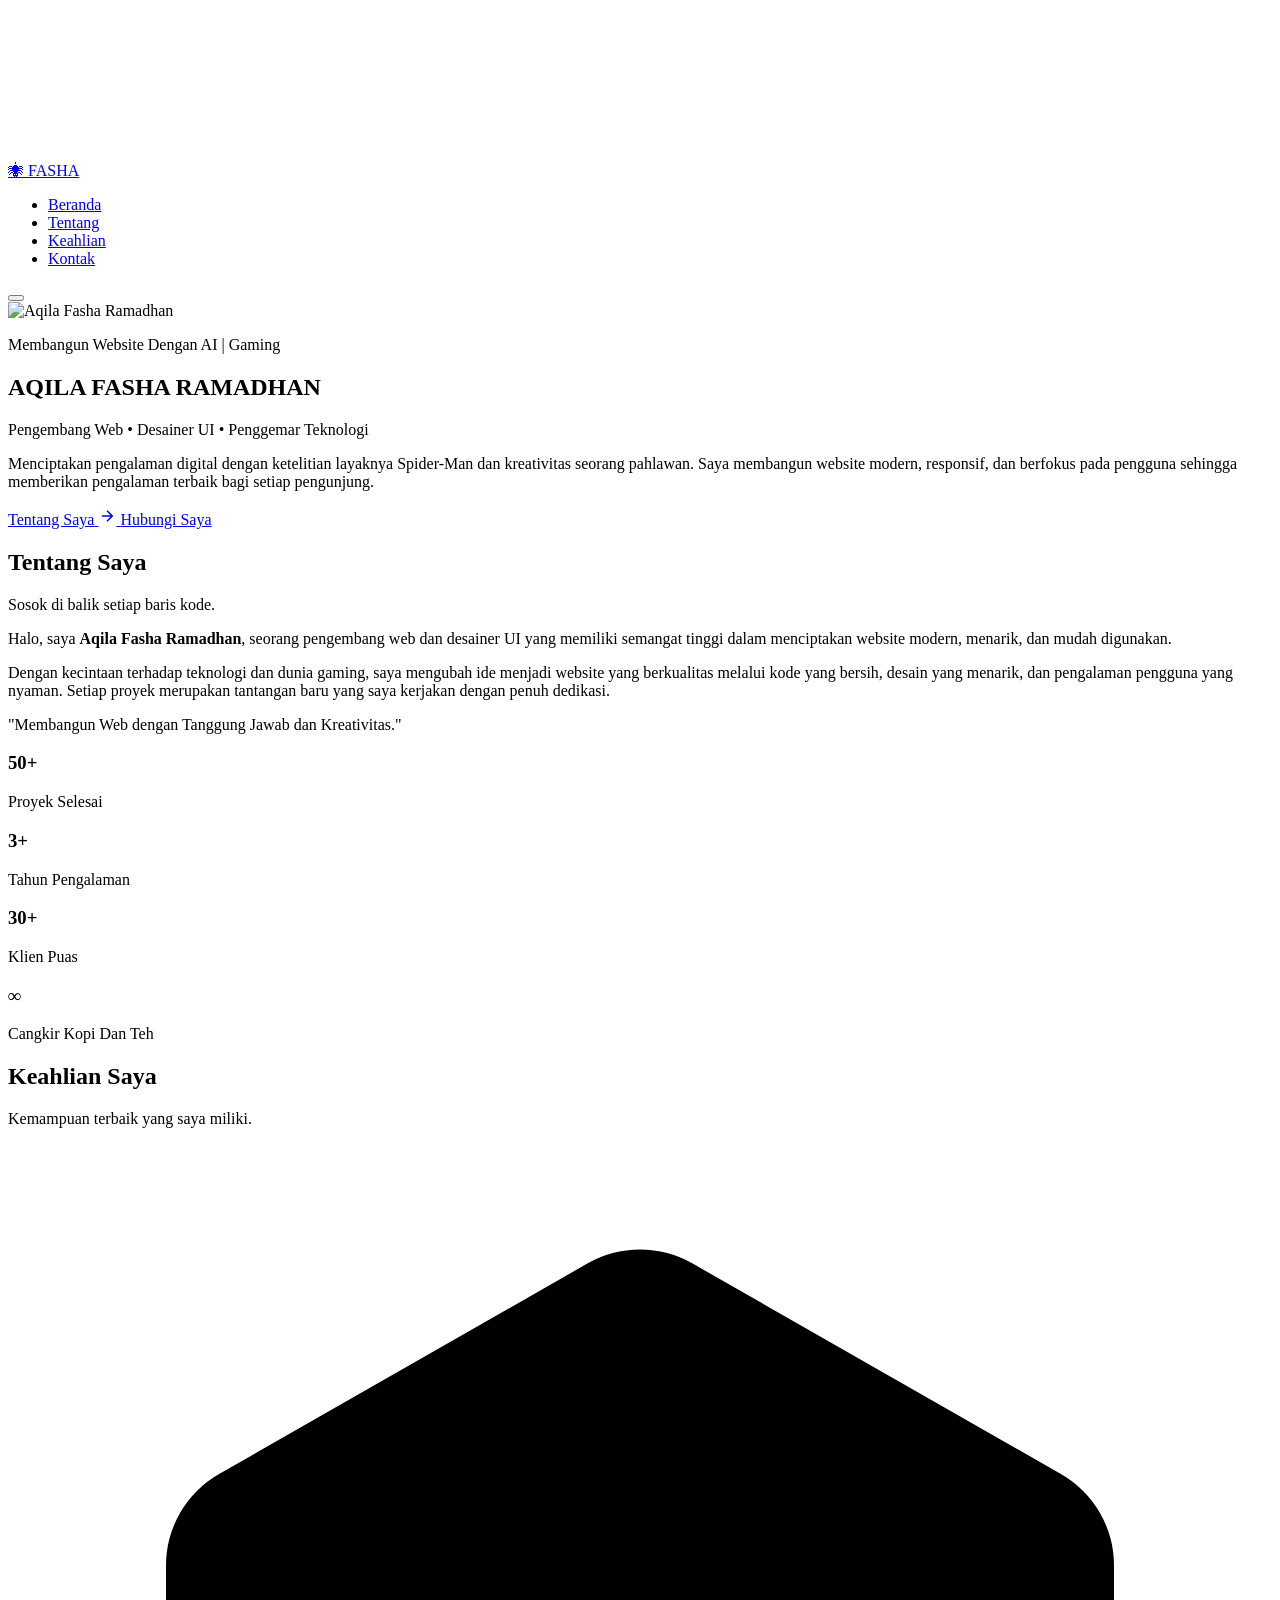
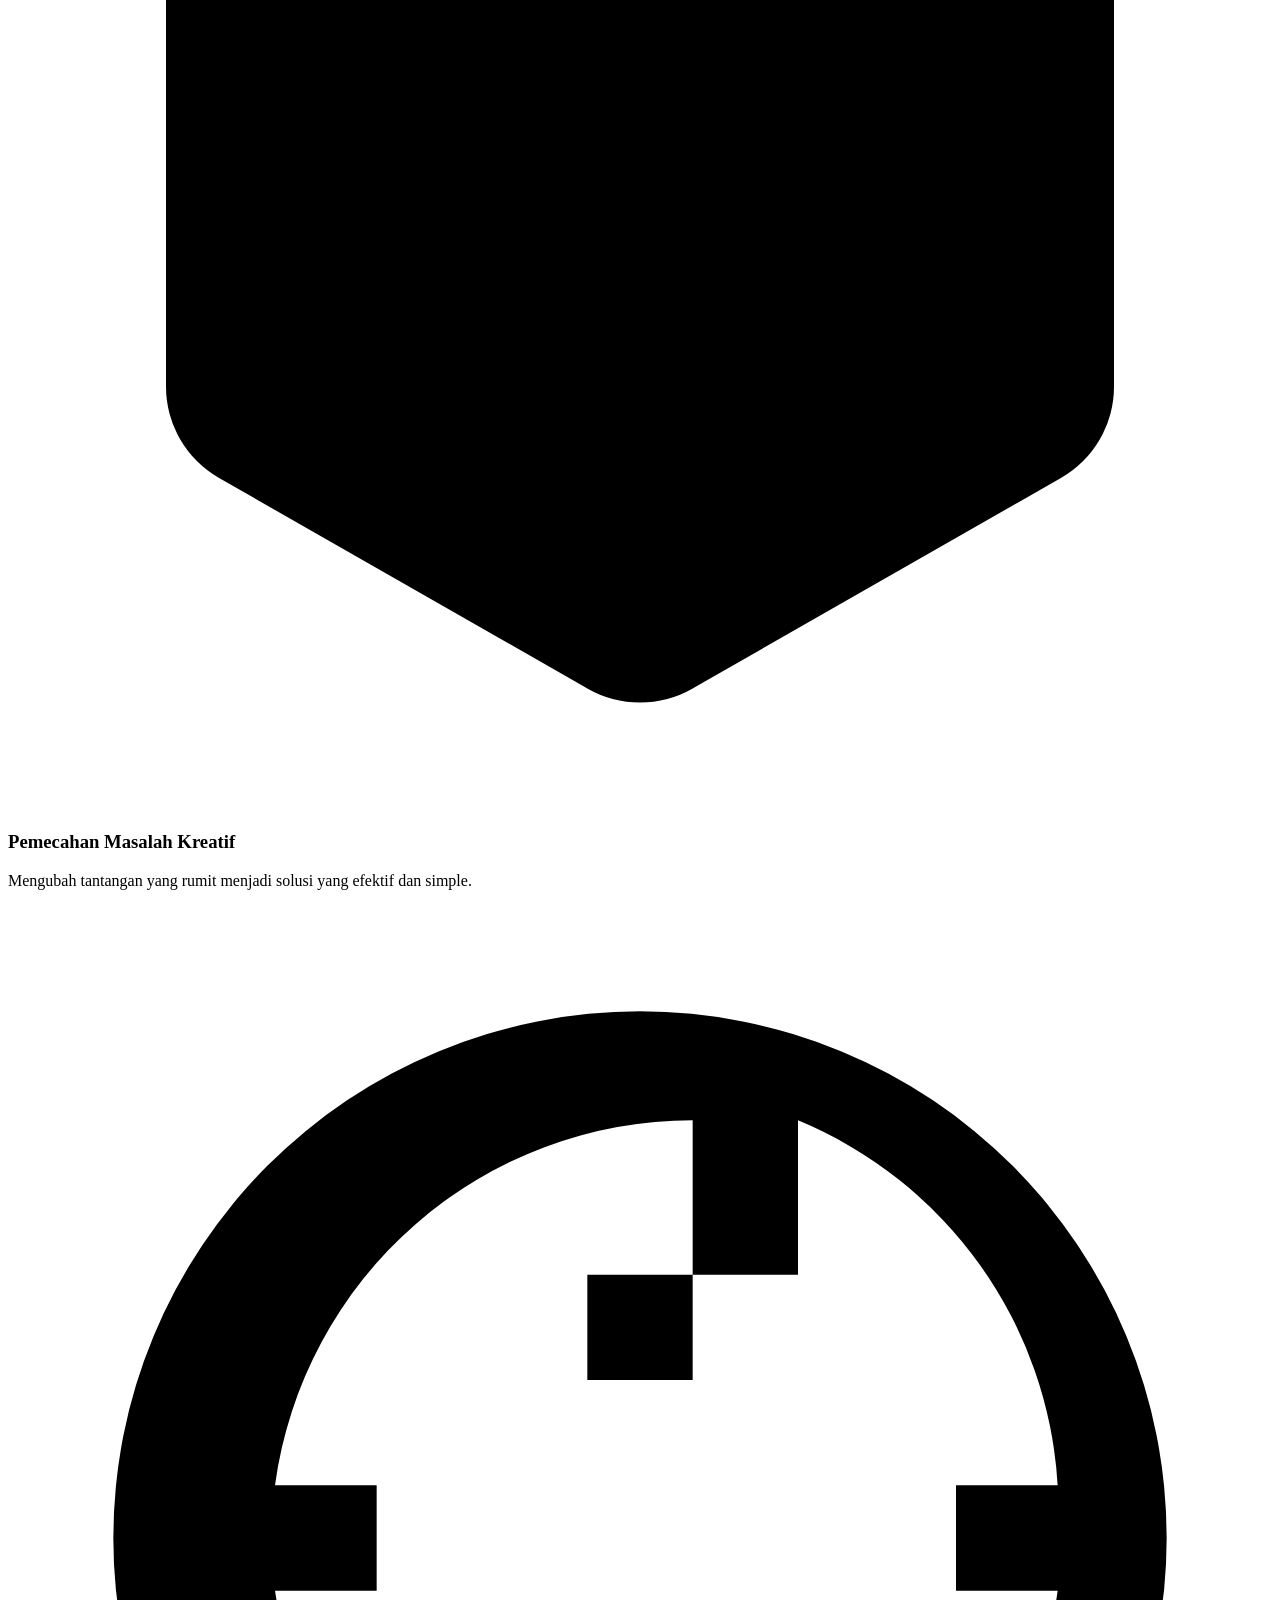
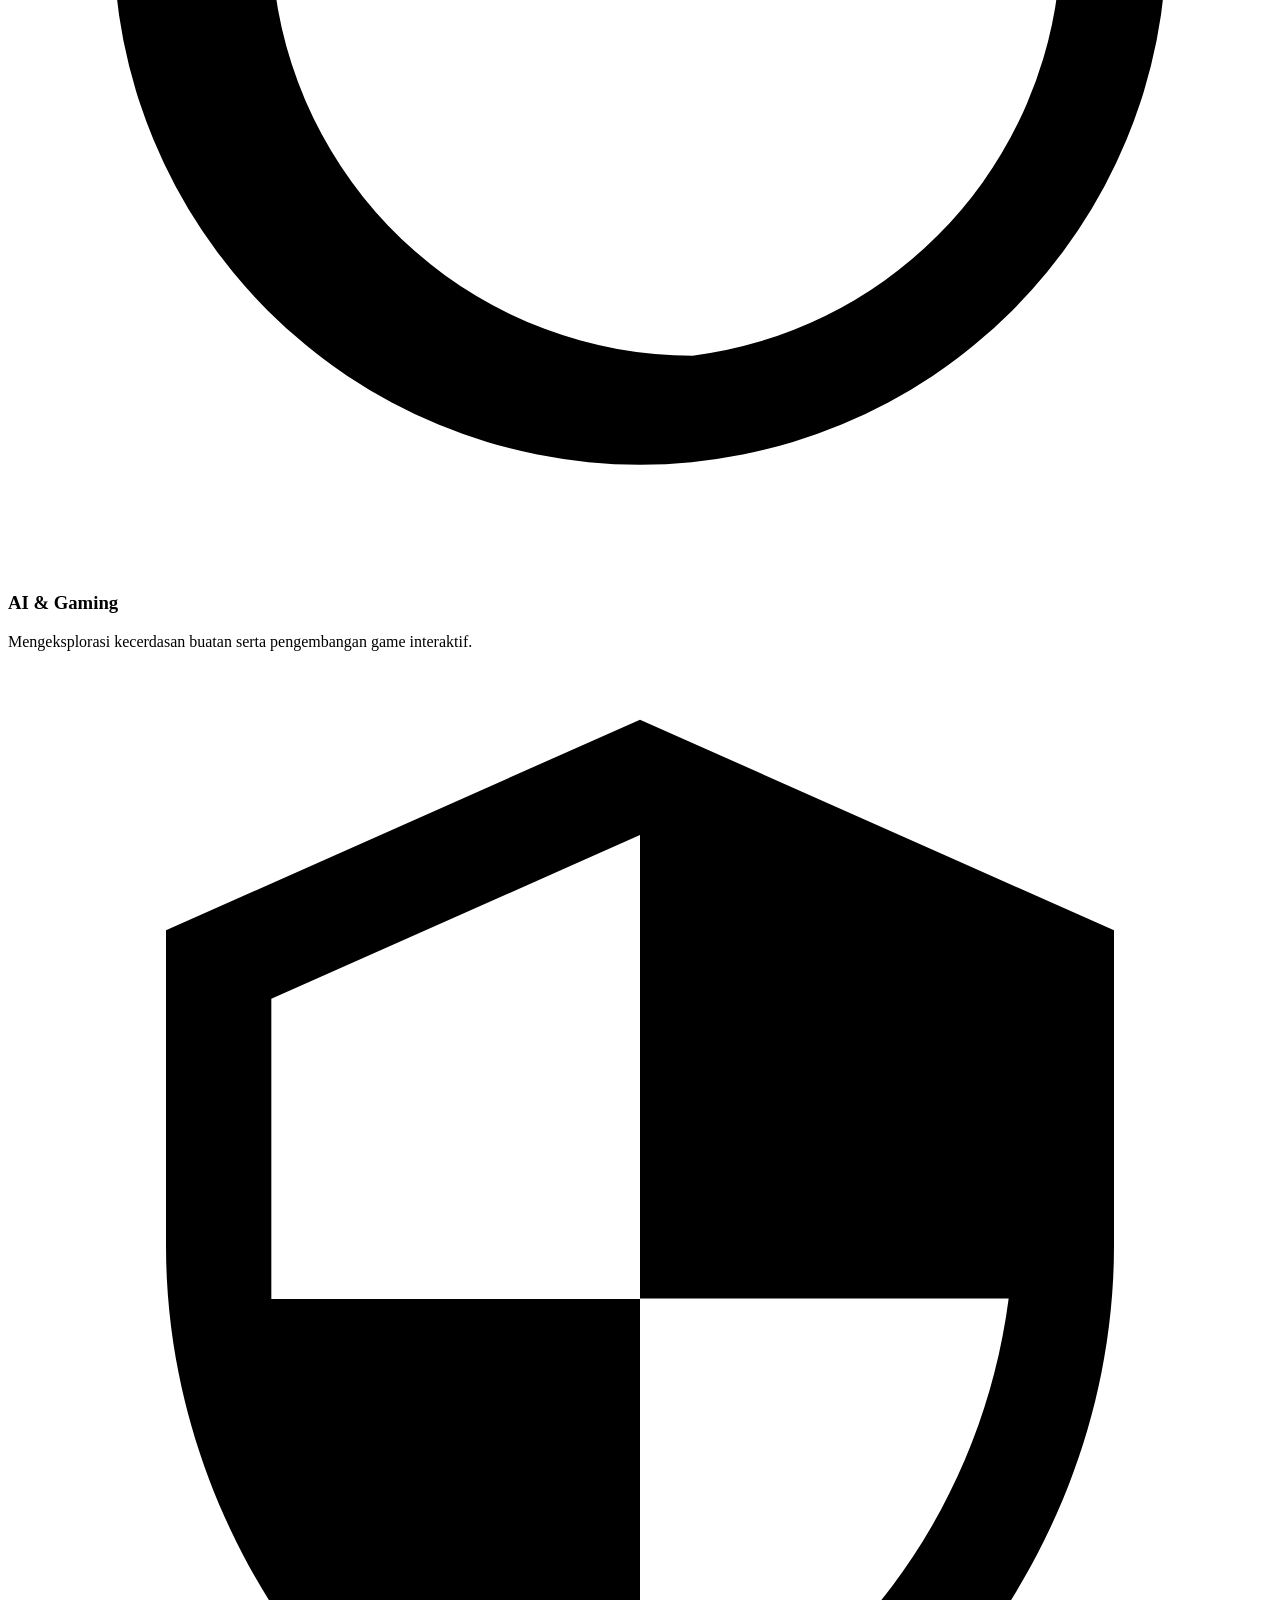
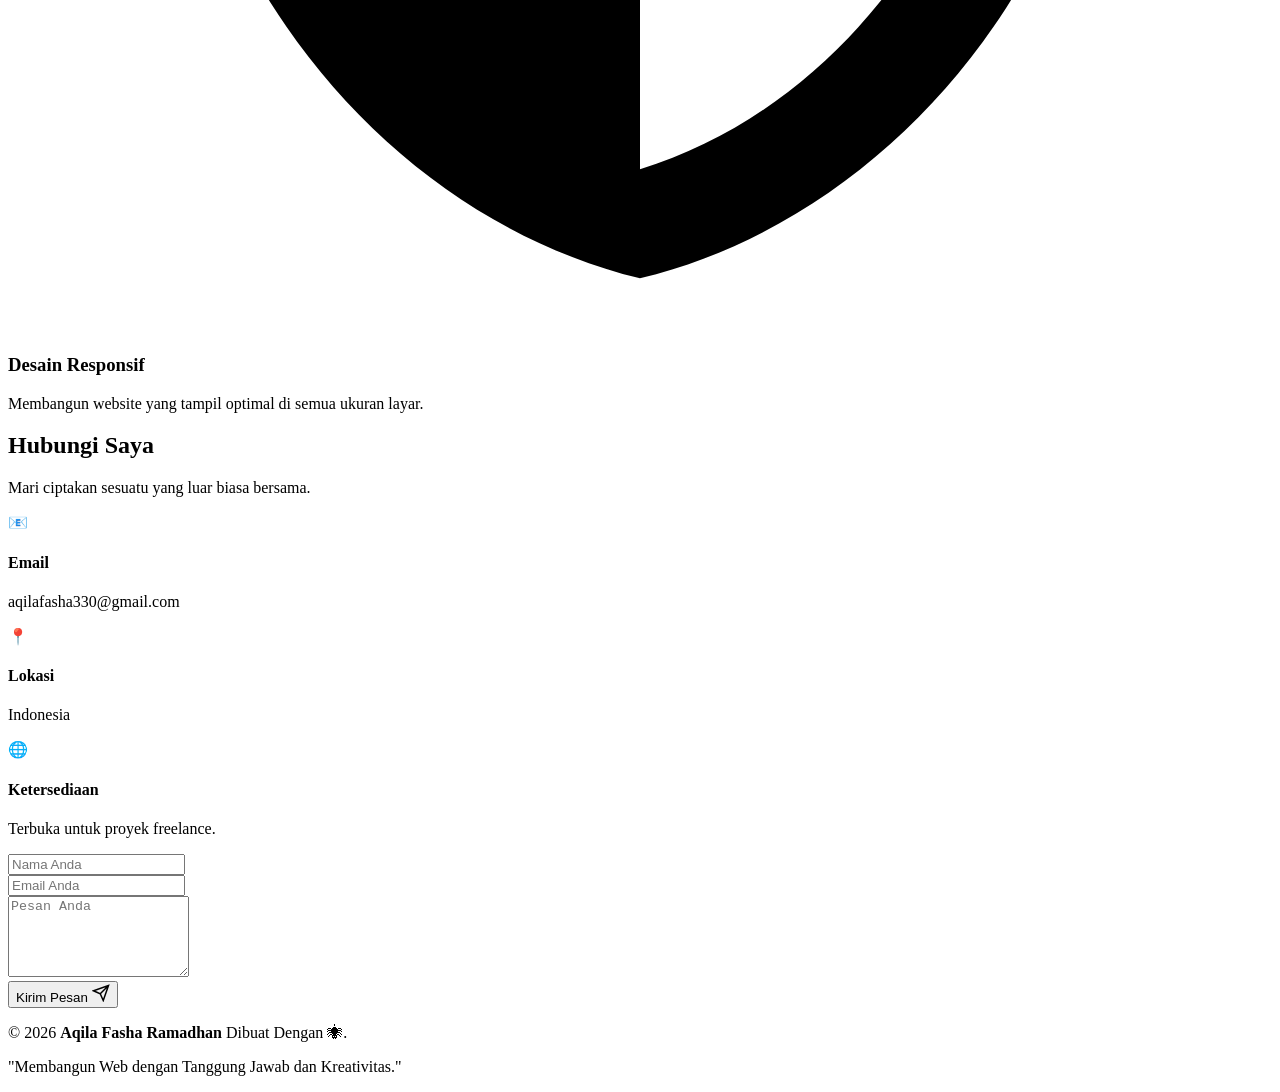
==== index.html @ 1a24c161 "Create index.html for personal portfolio This HTML file serves as a personal portfolio for Aqila Fas" ====
<!DOCTYPE html>
<html lang="id">
<head>
    <meta charset="UTF-8">
    <meta name="viewport" content="width=device-width, initial-scale=1.0">
    <title>Aqila Fasha Ramadhan | Pengembang Web</title>
    <meta name="description" content="Membangun Web dengan Tanggung Jawab dan Kreativitas.">
    <link rel="preconnect" href="https://fonts.googleapis.com">
    <link rel="preconnect" href="https://fonts.gstatic.com" crossorigin>
    <link href="https://fonts.googleapis.com/css2?family=Poppins:wght@300;400;500;600;700;800&family=Orbitron:wght@500;700;900&display=swap" rel="stylesheet">
    <link rel="stylesheet" href="style.css">
</head>
<body>

    <canvas id="particles"></canvas>

    <div class="web-pattern"></div>

    <nav class="navbar" id="navbar">
        <div class="nav-container">
            <a href="#home" class="logo">
                <span class="logo-icon">🕷</span>
                <span class="logo-text">FASHA<span class="accent"></span></span>
            </a>
            <ul class="nav-menu" id="navMenu">
                <li><a href="#home" class="nav-link active">Beranda</a></li>
                <li><a href="#about" class="nav-link">Tentang</a></li>
                <li><a href="#skills" class="nav-link">Keahlian</a></li>
                <li><a href="#contact" class="nav-link">Kontak</a></li>
            </ul>
            <button class="hamburger" id="hamburger" aria-label="Buka Menu">
                <span></span>
                <span></span>
                <span></span>
            </button>
        </div>
    </nav>

    <section class="hero" id="home">
        <div class="hero-container fade-up">
            <div class="profile-wrapper">
                <div class="profile-ring"></div>
                <div class="profile-pic">
                    <img src="https://i.pinimg.com/1200x/51/69/0c/51690c12cd2430e8deeee9bc4c90a466.jpg" alt="Aqila Fasha Ramadhan">
                </div>
            </div>

            <p class="hero-tagline">Membangun Website Dengan AI | Gaming</p>
            <h1 class="hero-name">AQILA FASHA RAMADHAN</h1>
            
            <p class="hero-subtitle">
                <span>Pengembang Web</span>
                <span class="separator">•</span>
                <span>Desainer UI</span>
                <span class="separator">•</span>
                <span>Penggemar Teknologi</span>
            </p>

            <p class="hero-intro">
                Menciptakan pengalaman digital dengan ketelitian layaknya Spider-Man dan kreativitas seorang pahlawan. Saya membangun website modern, responsif, dan berfokus pada pengguna sehingga memberikan pengalaman terbaik bagi setiap pengunjung.
            </p>

            <div class="hero-buttons">
                <a href="#about" class="btn btn-primary">
                    <span>Tentang Saya</span>
                    <svg width="18" height="18" viewBox="0 0 24 24" fill="none" stroke="currentColor" stroke-width="2">
                        <path d="M5 12h14M12 5l7 7-7 7"/>
                    </svg>
                </a>
                <a href="#contact" class="btn btn-secondary">Hubungi Saya</a>
            </div>
        </div>
    </section>

    <section class="about" id="about">
        <div class="container">
            <h2 class="section-title fade-up">Tentang <span class="accent">Saya</span></h2>
            <p class="section-subtitle">Sosok di balik setiap baris kode.</p>

            <div class="about-grid">
                <div class="about-text fade-up">
                    <p>
                        Halo, saya <strong>Aqila Fasha Ramadhan</strong>, seorang pengembang web dan desainer UI yang memiliki semangat tinggi dalam menciptakan website modern, menarik, dan mudah digunakan.
                    </p>
                    <p>
                        Dengan kecintaan terhadap teknologi dan dunia gaming, saya mengubah ide menjadi website yang berkualitas melalui kode yang bersih, desain yang menarik, dan pengalaman pengguna yang nyaman. Setiap proyek merupakan tantangan baru yang saya kerjakan dengan penuh dedikasi.
                    </p>
                    <p class="quote">
                        "Membangun Web dengan Tanggung Jawab dan Kreativitas."
                    </p>
                </div>

                <div class="about-stats fade-up">
                    <div class="stat-card">
                        <h3>50+</h3>
                        <p>Proyek Selesai</p>
                    </div>
                    <div class="stat-card">
                        <h3>3+</h3>
                        <p>Tahun Pengalaman</p>
                    </div>
                    <div class="stat-card">
                        <h3>30+</h3>
                        <p>Klien Puas</p>
                    </div>
                    <div class="stat-card">
                        <h3>∞</h3>
                        <p>Cangkir Kopi Dan Teh</p>
                    </div>
                </div>
            </div>
        </div>
    </section>

    <section class="skills" id="skills">
        <div class="container">
            <h2 class="section-title fade-up">Keahlian <span class="accent">Saya</span></h2>
            <p class="section-subtitle">Kemampuan terbaik yang saya miliki.</p>

            <div class="skills-grid">
                <div class="skill-card fade-up">
                    <div class="skill-icon">
                        <svg viewBox="0 0 24 24" fill="currentColor"><path d="M21 16V8a2 2 0 00-1-1.73l-7-4a2 2 0 00-2 0l-7 4A2 2 0 003 8v8a2 2 0 001 1.73l7 4a2 2 0 002 0l7-4A2 2 0 0021 16z"/></svg>
                    </div>
                    <h3>Pemecahan Masalah Kreatif</h3>
                    <p>Mengubah tantangan yang rumit menjadi solusi yang efektif dan simple.</p>
                    <div class="progress"><div class="progress-bar" data-value="92"></div></div>
                </div>

                <div class="skill-card fade-up">
                    <div class="skill-icon">
                        <svg viewBox="0 0 24 24" fill="currentColor"><path d="M12 2a10 10 0 100 20 10 10 0 000-20zm1 17.93A8 8 0 015.07 13H7v-2H5.07A8 8 0 0113 4.07V7h-2v2h2v-2h2V4.07A8 8 0 0119.93 11H18v2h1.93A8 8 0 0113 19.93z"/></svg>
                    </div>
                    <h3>AI & Gaming</h3>
                    <p>Mengeksplorasi kecerdasan buatan serta pengembangan game interaktif.</p>
                    <div class="progress"><div class="progress-bar" data-value="80"></div></div>
                </div>

                <div class="skill-card fade-up">
                    <div class="skill-icon">
                        <svg viewBox="0 0 24 24" fill="currentColor"><path d="M12 1L3 5v6c0 5.55 3.84 10.74 9 12 5.16-1.26 9-6.45 9-12V5l-9-4zm0 10.99h7c-.53 4.12-3.28 7.79-7 8.94V12H5V6.3l7-3.11v8.8z"/></svg>
                    </div>
                    <h3>Desain Responsif</h3>
                    <p>Membangun website yang tampil optimal di semua ukuran layar.</p>
                    <div class="progress"><div class="progress-bar" data-value="94"></div></div>
                </div>
            </div>
        </div>
    </section>

    <section class="contact" id="contact">
        <div class="container">
            <h2 class="section-title fade-up">Hubungi <span class="accent">Saya</span></h2>
            <p class="section-subtitle">Mari ciptakan sesuatu yang luar biasa bersama.</p>

            <div class="contact-grid fade-up">
                <div class="contact-info">
                    <div class="contact-item">
                        <div class="contact-icon">📧</div>
                        <div>
                            <h4>Email</h4>
                            <p>aqilafasha330@gmail.com</p>
                        </div>
                    </div>
                    <div class="contact-item">
                        <div class="contact-icon">📍</div>
                        <div>
                            <h4>Lokasi</h4>
                            <p>Indonesia</p>
                        </div>
                    </div>
                    <div class="contact-item">
                        <div class="contact-icon">🌐</div>
                        <div>
                            <h4>Ketersediaan</h4>
                            <p>Terbuka untuk proyek freelance.</p>
                        </div>
                    </div>
                </div>

                <form class="contact-form" id="contactForm">
                    <div class="form-group">
                        <input type="text" placeholder="Nama Anda" required>
                    </div>
                    <div class="form-group">
                        <input type="email" placeholder="Email Anda" required>
                    </div>
                    <div class="form-group">
                        <textarea placeholder="Pesan Anda" rows="5" required></textarea>
                    </div>
                    <button type="submit" class="btn btn-primary">
                        Kirim Pesan
                        <svg width="18" height="18" viewBox="0 0 24 24" fill="none" stroke="currentColor" stroke-width="2">
                            <path d="M22 2L11 13M22 2l-7 20-4-9-9-4 20-7z"/>
                        </svg>
                    </button>
                </form>
            </div>
        </div>
    </section>
    <footer class="footer">
        <div class="container">
            <p>© 2026 <strong>Aqila Fasha Ramadhan</strong> Dibuat Dengan 🕷.</div></p>
            <p class="footer-tagline">"Membangun Web dengan Tanggung Jawab dan Kreativitas."</p>
        </div>
    </footer>
    <script src="script.js"></script>
</body>
</html>
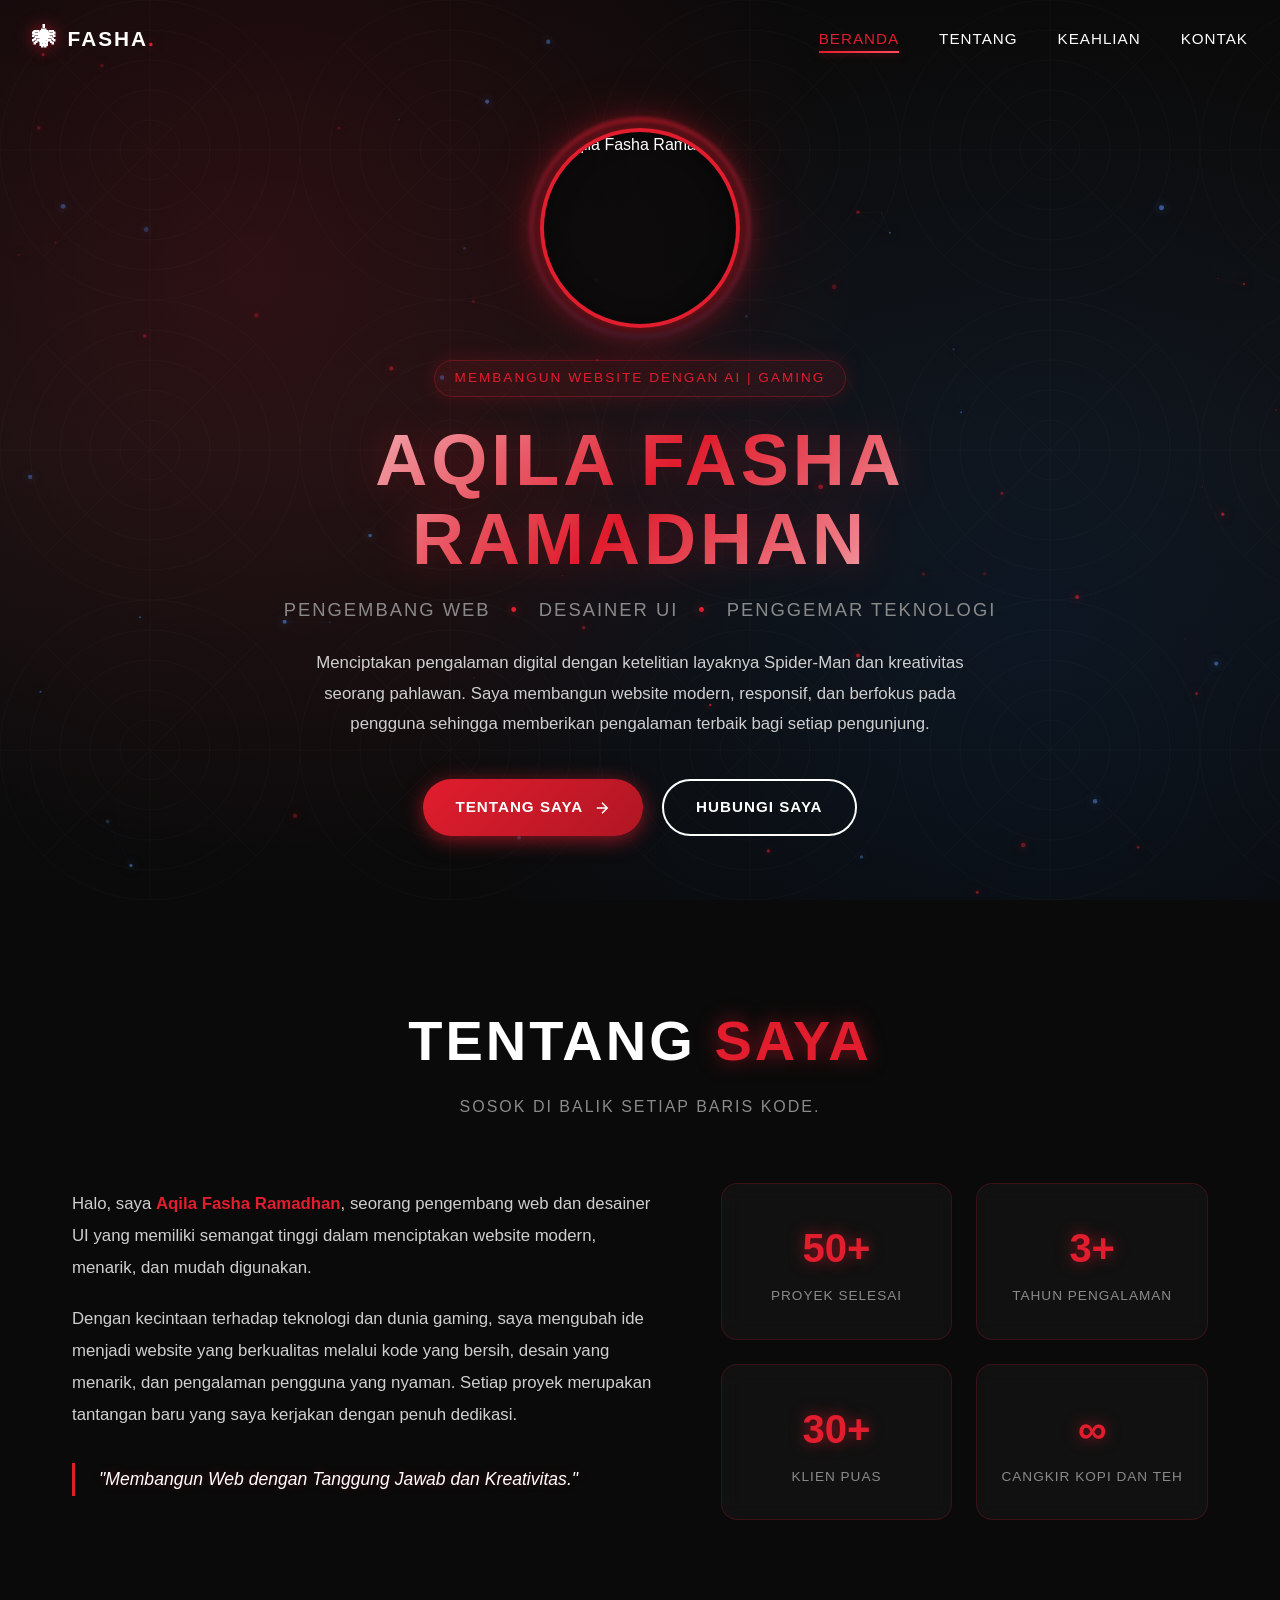
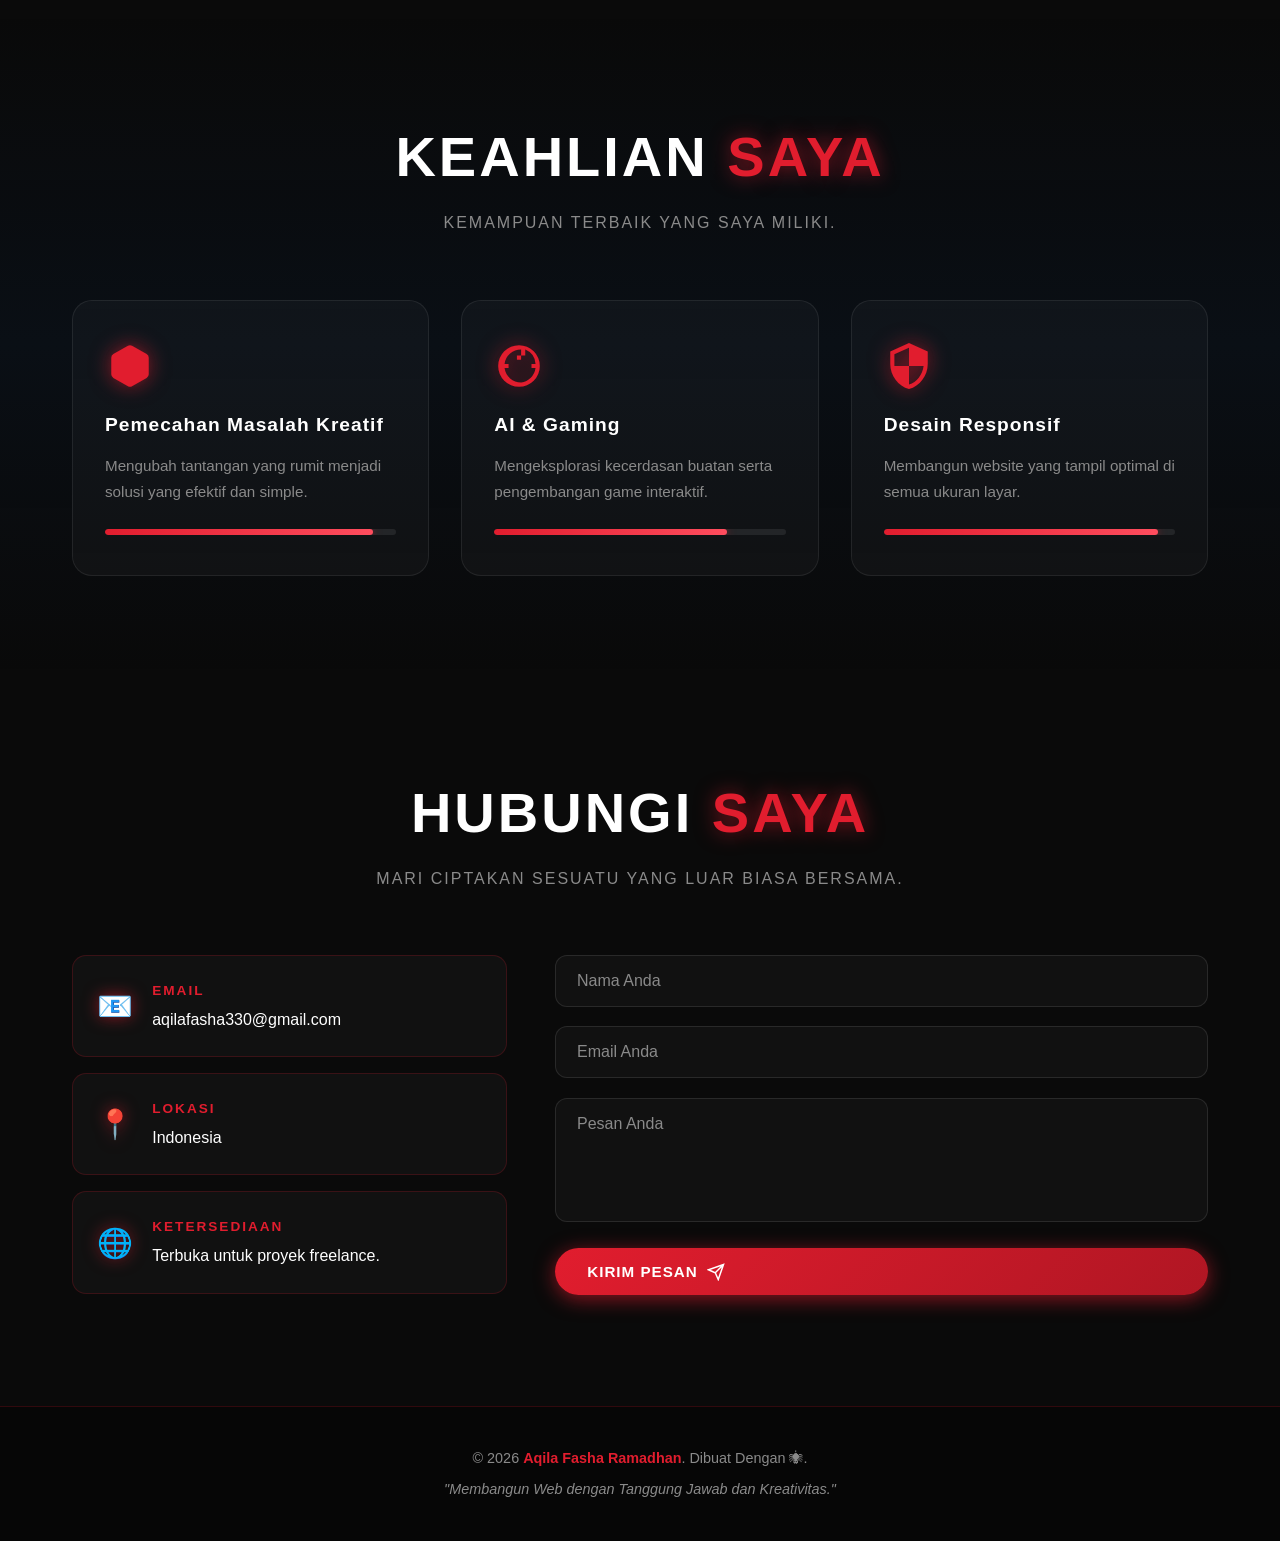
==== commit a5e56638: "Update print statement from 'Hello' to 'Goodbye'" ====
--- a/index.html
+++ b/index.html
@@ -8,7 +8,800 @@
     <link rel="preconnect" href="https://fonts.googleapis.com">
     <link rel="preconnect" href="https://fonts.gstatic.com" crossorigin>
     <link href="https://fonts.googleapis.com/css2?family=Poppins:wght@300;400;500;600;700;800&family=Orbitron:wght@500;700;900&display=swap" rel="stylesheet">
-    <link rel="stylesheet" href="style.css">
+    
+    <style>
+        /* ============================================
+           SPIDER-MAN PORTFOLIO — STYLE SHEET
+           ============================================ */
+
+        :root {
+            --red: #E11D2E;
+            --red-glow: rgba(225, 29, 46, 0.6);
+            --blue: #0A2342;
+            --blue-glow: rgba(10, 35, 66, 0.8);
+            --black: #111111;
+            --dark: #0a0a0a;
+            --white: #FFFFFF;
+            --gray: #8a8a8a;
+            --font-main: 'Poppins', sans-serif;
+            --font-display: 'Orbitron', sans-serif;
+        }
+
+        * {
+            margin: 0;
+            padding: 0;
+            box-sizing: border-box;
+        }
+
+        html {
+            scroll-behavior: smooth;
+        }
+
+        body {
+            font-family: var(--font-main);
+            background: var(--dark);
+            color: var(--white);
+            overflow-x: hidden;
+            line-height: 1.6;
+            position: relative;
+            min-height: 100vh;
+        }
+
+        /* ============ BACKGROUND EFFECTS ============ */
+        body::before {
+            content: '';
+            position: fixed;
+            inset: 0;
+            background:
+                radial-gradient(circle at 20% 30%, rgba(225, 29, 46, 0.15) 0%, transparent 50%),
+                radial-gradient(circle at 80% 70%, rgba(10, 35, 66, 0.4) 0%, transparent 50%),
+                linear-gradient(180deg, #0a0a0a 0%, #111 50%, #0a0a0a 100%);
+            z-index: -2;
+            pointer-events: none;
+        }
+
+        #particles {
+            position: fixed;
+            inset: 0;
+            z-index: -1;
+            pointer-events: none;
+        }
+
+        .web-pattern {
+            position: fixed;
+            inset: 0;
+            background-image: url("data:image/svg+xml;utf8,<svg xmlns='http://www.w3.org/2000/svg' width='200' height='200' viewBox='0 0 200 200'><g fill='none' stroke='%23ffffff' stroke-width='0.5' opacity='0.08'><circle cx='100' cy='100' r='20'/><circle cx='100' cy='100' r='40'/><circle cx='100' cy='100' r='60'/><circle cx='100' cy='100' r='80'/><circle cx='100' cy='100' r='100'/><line x1='100' y1='0' x2='100' y2='200'/><line x1='0' y1='100' x2='200' y2='100'/><line x1='29' y1='29' x2='171' y2='171'/><line x1='171' y1='29' x2='29' y2='171'/></g></svg>");
+            background-size: 300px 300px;
+            opacity: 0.4;
+            z-index: -1;
+            pointer-events: none;
+            animation: webShift 60s linear infinite;
+        }
+
+        @keyframes webShift {
+            from { background-position: 0 0; }
+            to { background-position: 300px 300px; }
+        }
+
+        /* ============ NAVBAR ============ */
+        .navbar {
+            position: fixed;
+            top: 0;
+            left: 0;
+            width: 100%;
+            padding: 1.2rem 0;
+            z-index: 1000;
+            transition: all 0.4s ease;
+            background: transparent;
+        }
+
+        .navbar.scrolled {
+            background: rgba(10, 10, 10, 0.75);
+            backdrop-filter: blur(20px);
+            -webkit-backdrop-filter: blur(20px);
+            border-bottom: 1px solid rgba(225, 29, 46, 0.2);
+            padding: 0.8rem 0;
+            box-shadow: 0 4px 30px rgba(225, 29, 46, 0.1);
+        }
+
+        .nav-container {
+            max-width: 1300px;
+            margin: 0 auto;
+            padding: 0 2rem;
+            display: flex;
+            justify-content: space-between;
+            align-items: center;
+        }
+
+        .logo {
+            display: flex;
+            align-items: center;
+            gap: 0.6rem;
+            text-decoration: none;
+            color: var(--white);
+            font-family: var(--font-display);
+            font-weight: 700;
+            font-size: 1.3rem;
+            letter-spacing: 2px;
+        }
+
+        .logo-icon {
+            font-size: 1.5rem;
+            filter: drop-shadow(0 0 8px var(--red-glow));
+            animation: pulse 2s ease-in-out infinite;
+        }
+
+        .logo-text .accent {
+            color: var(--red);
+            text-shadow: 0 0 10px var(--red-glow);
+        }
+
+        @keyframes pulse {
+            0%, 100% { transform: scale(1); }
+            50% { transform: scale(1.1); }
+        }
+
+        .nav-menu {
+            display: flex;
+            list-style: none;
+            gap: 2.5rem;
+        }
+
+        .nav-link {
+            color: var(--white);
+            text-decoration: none;
+            font-weight: 500;
+            font-size: 0.95rem;
+            letter-spacing: 1px;
+            text-transform: uppercase;
+            position: relative;
+            transition: color 0.3s ease;
+        }
+
+        .nav-link::before {
+            content: '';
+            position: absolute;
+            bottom: -6px;
+            left: 0;
+            width: 0;
+            height: 2px;
+            background: linear-gradient(90deg, var(--red), #ff4d5e);
+            transition: width 0.3s ease;
+            box-shadow: 0 0 8px var(--red-glow);
+        }
+
+        .nav-link:hover,
+        .nav-link.active {
+            color: var(--red);
+        }
+
+        .nav-link:hover::before,
+        .nav-link.active::before {
+            width: 100%;
+        }
+
+        .hamburger {
+            display: none;
+            flex-direction: column;
+            gap: 5px;
+            background: none;
+            border: none;
+            cursor: pointer;
+            padding: 5px;
+        }
+
+        .hamburger span {
+            width: 28px;
+            height: 2px;
+            background: var(--white);
+            transition: all 0.3s ease;
+            border-radius: 2px;
+        }
+
+        /* ============ HERO SECTION ============ */
+        .hero {
+            min-height: 100vh;
+            display: flex;
+            align-items: center;
+            justify-content: center;
+            padding: 8rem 2rem 4rem;
+            position: relative;
+            text-align: center;
+        }
+
+        .hero-container {
+            max-width: 900px;
+            z-index: 2;
+        }
+
+        .profile-wrapper {
+            position: relative;
+            width: 200px;
+            height: 200px;
+            margin: 0 auto 2rem;
+        }
+
+        .profile-ring {
+            position: absolute;
+            inset: -10px;
+            border-radius: 50%;
+            background: conic-gradient(from 0deg, var(--red), var(--blue), var(--red));
+            animation: rotate 6s linear infinite;
+            filter: blur(2px);
+            opacity: 0.8;
+        }
+
+        .profile-ring::before {
+            content: '';
+            position: absolute;
+            inset: 3px;
+            background: var(--dark);
+            border-radius: 50%;
+        }
+
+        @keyframes rotate {
+            to { transform: rotate(360deg); }
+        }
+
+        .profile-pic {
+            position: relative;
+            width: 100%;
+            height: 100%;
+            border-radius: 50%;
+            overflow: hidden;
+            border: 4px solid var(--red);
+            box-shadow:
+                0 0 30px var(--red-glow),
+                0 0 60px rgba(225, 29, 46, 0.3),
+                inset 0 0 20px rgba(0, 0, 0, 0.5);
+        }
+
+        .profile-pic img {
+            width: 100%;
+            height: 100%;
+            object-fit: cover;
+            transition: transform 0.5s ease;
+        }
+
+        .profile-pic:hover img {
+            transform: scale(1.1);
+        }
+
+        .hero-tagline {
+            display: inline-block;
+            padding: 0.4rem 1.2rem;
+            background: rgba(225, 29, 46, 0.1);
+            border: 1px solid rgba(225, 29, 46, 0.3);
+            border-radius: 50px;
+            color: var(--red);
+            font-size: 0.85rem;
+            font-weight: 500;
+            letter-spacing: 2px;
+            text-transform: uppercase;
+            margin-bottom: 1.5rem;
+            box-shadow: 0 0 20px rgba(225, 29, 46, 0.2);
+        }
+
+        .hero-name {
+            font-family: var(--font-display);
+            font-size: clamp(2rem, 6vw, 4.5rem);
+            font-weight: 900;
+            letter-spacing: 4px;
+            line-height: 1.1;
+            margin-bottom: 1rem;
+            background: linear-gradient(135deg, #ffffff 0%, #e11d2e 50%, #ffffff 100%);
+            -webkit-background-clip: text;
+            background-clip: text;
+            -webkit-text-fill-color: transparent;
+            text-shadow: 0 0 40px rgba(225, 29, 46, 0.3);
+            animation: glowText 3s ease-in-out infinite alternate;
+        }
+
+        @keyframes glowText {
+            from { filter: drop-shadow(0 0 10px rgba(225, 29, 46, 0.3)); }
+            to { filter: drop-shadow(0 0 25px rgba(225, 29, 46, 0.6)); }
+        }
+
+        .hero-subtitle {
+            font-size: clamp(0.9rem, 2vw, 1.15rem);
+            color: var(--gray);
+            margin-bottom: 1.5rem;
+            letter-spacing: 2px;
+            text-transform: uppercase;
+            font-weight: 300;
+        }
+
+        .hero-subtitle .separator {
+            color: var(--red);
+            margin: 0 0.8rem;
+            text-shadow: 0 0 10px var(--red-glow);
+        }
+
+        .hero-intro {
+            max-width: 650px;
+            margin: 0 auto 2.5rem;
+            color: #cfcfcf;
+            font-size: 1.05rem;
+            line-height: 1.8;
+        }
+
+        .hero-buttons {
+            display: flex;
+            gap: 1.2rem;
+            justify-content: center;
+            flex-wrap: wrap;
+        }
+
+        .btn {
+            display: inline-flex;
+            align-items: center;
+            gap: 0.6rem;
+            padding: 0.9rem 2rem;
+            border-radius: 50px;
+            font-family: var(--font-main);
+            font-weight: 600;
+            font-size: 0.95rem;
+            letter-spacing: 1px;
+            text-decoration: none;
+            text-transform: uppercase;
+            cursor: pointer;
+            border: none;
+            transition: all 0.3s ease;
+            position: relative;
+            overflow: hidden;
+        }
+
+        .btn-primary {
+            background: linear-gradient(135deg, var(--red) 0%, #b01623 100%);
+            color: var(--white);
+            box-shadow: 0 4px 20px var(--red-glow);
+        }
+
+        .btn-primary:hover {
+            transform: translateY(-3px);
+            box-shadow: 0 8px 30px var(--red-glow);
+        }
+
+        .btn-secondary {
+            background: transparent;
+            color: var(--white);
+            border: 2px solid var(--white);
+        }
+
+        .btn-secondary:hover {
+            background: var(--white);
+            color: var(--black);
+            box-shadow: 0 0 25px rgba(255, 255, 255, 0.4);
+            transform: translateY(-3px);
+        }
+
+        .scroll-indicator {
+            position: absolute;
+            bottom: 2rem;
+            left: 50%;
+            transform: translateX(-50%);
+            text-align: center;
+            color: var(--gray);
+            font-size: 0.75rem;
+            letter-spacing: 2px;
+            text-transform: uppercase;
+            animation: bounce 2s ease-in-out infinite;
+        }
+
+        .mouse {
+            width: 24px;
+            height: 40px;
+            border: 2px solid var(--gray);
+            border-radius: 12px;
+            margin: 0 auto 0.5rem;
+            position: relative;
+        }
+
+        .wheel {
+            width: 3px;
+            height: 8px;
+            background: var(--red);
+            border-radius: 2px;
+            position: absolute;
+            top: 6px;
+            left: 50%;
+            transform: translateX(-50%);
+            animation: scrollWheel 1.5s ease-in-out infinite;
+            box-shadow: 0 0 8px var(--red-glow);
+        }
+
+        @keyframes scrollWheel {
+            0% { opacity: 1; transform: translate(-50%, 0); }
+            100% { opacity: 0; transform: translate(-50%, 15px); }
+        }
+
+        @keyframes bounce {
+            0%, 100% { transform: translate(-50%, 0); }
+            50% { transform: translate(-50%, -10px); }
+        }
+
+        /* ============ SECTIONS ============ */
+        .container {
+            max-width: 1200px;
+            margin: 0 auto;
+            padding: 0 2rem;
+        }
+
+        section {
+            padding: 6rem 0;
+            position: relative;
+        }
+
+        .section-title {
+            font-family: var(--font-display);
+            font-size: clamp(2rem, 5vw, 3.5rem);
+            font-weight: 800;
+            text-align: center;
+            letter-spacing: 3px;
+            margin-bottom: 0.5rem;
+            text-transform: uppercase;
+        }
+
+        .accent {
+            color: var(--red);
+            text-shadow: 0 0 20px var(--red-glow);
+        }
+
+        .section-subtitle {
+            text-align: center;
+            color: var(--gray);
+            font-size: 1rem;
+            letter-spacing: 2px;
+            margin-bottom: 4rem;
+            text-transform: uppercase;
+        }
+
+        /* ============ ABOUT ============ */
+        .about-grid {
+            display: grid;
+            grid-template-columns: 1.2fr 1fr;
+            gap: 4rem;
+            align-items: center;
+        }
+
+        .about-text p {
+            color: #cfcfcf;
+            font-size: 1.05rem;
+            line-height: 1.9;
+            margin-bottom: 1.2rem;
+        }
+
+        .about-text strong {
+            color: var(--red);
+        }
+
+        .quote {
+            font-style: italic;
+            color: var(--white) !important;
+            border-left: 3px solid var(--red);
+            padding-left: 1.5rem;
+            margin-top: 2rem !important;
+            font-size: 1.1rem !important;
+            text-shadow: 0 0 10px rgba(225, 29, 46, 0.3);
+        }
+
+        .about-stats {
+            display: grid;
+            grid-template-columns: repeat(2, 1fr);
+            gap: 1.5rem;
+        }
+
+        .stat-card {
+            background: rgba(255, 255, 255, 0.03);
+            border: 1px solid rgba(225, 29, 46, 0.2);
+            border-radius: 16px;
+            padding: 2rem 1.5rem;
+            text-align: center;
+            transition: all 0.3s ease;
+            backdrop-filter: blur(10px);
+        }
+
+        .stat-card:hover {
+            transform: translateY(-5px);
+            border-color: var(--red);
+            box-shadow: 0 10px 30px rgba(225, 29, 46, 0.2);
+        }
+
+        .stat-card h3 {
+            font-family: var(--font-display);
+            font-size: 2.5rem;
+            color: var(--red);
+            margin-bottom: 0.3rem;
+            text-shadow: 0 0 15px var(--red-glow);
+        }
+
+        .stat-card p {
+            color: var(--gray);
+            font-size: 0.85rem;
+            letter-spacing: 1px;
+            text-transform: uppercase;
+        }
+
+        /* ============ SKILLS ============ */
+        .skills {
+            background: linear-gradient(180deg, transparent, rgba(10, 35, 66, 0.2), transparent);
+        }
+
+        .skills-grid {
+            display: grid;
+            grid-template-columns: repeat(auto-fit, minmax(280px, 1fr));
+            gap: 2rem;
+        }
+
+        .skill-card {
+            background: rgba(255, 255, 255, 0.03);
+            border: 1px solid rgba(255, 255, 255, 0.08);
+            border-radius: 20px;
+            padding: 2.5rem 2rem;
+            transition: all 0.4s ease;
+            position: relative;
+            overflow: hidden;
+        }
+
+        .skill-card::before {
+            content: '';
+            position: absolute;
+            top: 0;
+            left: -100%;
+            width: 100%;
+            height: 2px;
+            background: linear-gradient(90deg, transparent, var(--red), transparent);
+            transition: left 0.6s ease;
+        }
+
+        .skill-card:hover {
+            transform: translateY(-8px);
+            border-color: var(--red);
+            background: rgba(225, 29, 46, 0.05);
+            box-shadow: 0 15px 40px rgba(225, 29, 46, 0.15);
+        }
+
+        .skill-card:hover::before {
+            left: 100%;
+        }
+
+        .skill-icon {
+            width: 50px;
+            height: 50px;
+            color: var(--red);
+            margin-bottom: 1.2rem;
+            filter: drop-shadow(0 0 10px var(--red-glow));
+        }
+
+        .skill-icon svg {
+            width: 100%;
+            height: 100%;
+        }
+
+        .skill-card h3 {
+            font-size: 1.2rem;
+            margin-bottom: 0.8rem;
+            letter-spacing: 1px;
+        }
+
+        .skill-card p {
+            color: var(--gray);
+            font-size: 0.95rem;
+            line-height: 1.7;
+            margin-bottom: 1.5rem;
+        }
+
+        .progress {
+            height: 6px;
+            background: rgba(255, 255, 255, 0.08);
+            border-radius: 10px;
+            overflow: hidden;
+        }
+
+        .progress-bar {
+            height: 100%;
+            width: 0;
+            background: linear-gradient(90deg, var(--red), #ff4d5e);
+            border-radius: 10px;
+            box-shadow: 0 0 10px var(--red-glow);
+            transition: width 1.5s ease-out;
+        }
+
+        /* ============ CONTACT ============ */
+        .contact-grid {
+            display: grid;
+            grid-template-columns: 1fr 1.5fr;
+            gap: 3rem;
+            align-items: start;
+        }
+
+        .contact-item {
+            display: flex;
+            gap: 1.2rem;
+            align-items: center;
+            padding: 1.5rem;
+            background: rgba(255, 255, 255, 0.03);
+            border: 1px solid rgba(225, 29, 46, 0.2);
+            border-radius: 14px;
+            margin-bottom: 1rem;
+            transition: all 0.3s ease;
+        }
+
+        .contact-item:hover {
+            border-color: var(--red);
+            transform: translateX(5px);
+            box-shadow: 0 5px 20px rgba(225, 29, 46, 0.15);
+        }
+
+        .contact-icon {
+            font-size: 1.8rem;
+            filter: drop-shadow(0 0 8px var(--red-glow));
+        }
+
+        .contact-item h4 {
+            color: var(--red);
+            font-size: 0.85rem;
+            letter-spacing: 2px;
+            text-transform: uppercase;
+            margin-bottom: 0.3rem;
+        }
+
+        .contact-item p {
+            color: var(--white);
+            font-size: 1rem;
+        }
+
+        .contact-form {
+            display: flex;
+            flex-direction: column;
+            gap: 1.2rem;
+        }
+
+        .form-group input,
+        .form-group textarea {
+            width: 100%;
+            padding: 1rem 1.3rem;
+            background: rgba(255, 255, 255, 0.03);
+            border: 1px solid rgba(255, 255, 255, 0.1);
+            border-radius: 12px;
+            color: var(--white);
+            font-family: var(--font-main);
+            font-size: 1rem;
+            transition: all 0.3s ease;
+            resize: none;
+        }
+
+        .form-group input:focus,
+        .form-group textarea:focus {
+            outline: none;
+            border-color: var(--red);
+            background: rgba(225, 29, 46, 0.05);
+            box-shadow: 0 0 20px rgba(225, 29, 46, 0.2);
+        }
+
+        .form-group input::placeholder,
+        .form-group textarea::placeholder {
+            color: var(--gray);
+        }
+
+        /* ============ FOOTER ============ */
+        .footer {
+            padding: 2.5rem 0;
+            text-align: center;
+            border-top: 1px solid rgba(225, 29, 46, 0.2);
+            background: rgba(0, 0, 0, 0.4);
+        }
+
+        .footer p {
+            color: var(--gray);
+            font-size: 0.9rem;
+        }
+
+        .footer strong {
+            color: var(--red);
+        }
+
+        .footer-tagline {
+            margin-top: 0.5rem;
+            font-style: italic;
+            font-size: 0.85rem;
+            color: #666;
+        }
+
+        /* ============ FADE-UP ANIMATION ============ */
+        .fade-up {
+            opacity: 0;
+            transform: translateY(40px);
+            transition: opacity 0.8s ease, transform 0.8s ease;
+        }
+
+        .fade-up.visible {
+            opacity: 1;
+            transform: translateY(0);
+        }
+
+        .hero-container.fade-up {
+            animation: heroFadeUp 1.2s ease forwards;
+        }
+
+        @keyframes heroFadeUp {
+            from { opacity: 0; transform: translateY(50px); }
+            to { opacity: 1; transform: translateY(0); }
+        }
+
+        /* ============ RESPONSIVE ============ */
+        @media (max-width: 900px) {
+            .about-grid,
+            .contact-grid {
+                grid-template-columns: 1fr;
+                gap: 3rem;
+            }
+        }
+
+        @media (max-width: 768px) {
+            .hamburger {
+                display: flex;
+            }
+
+            .nav-menu {
+                position: fixed;
+                top: 0;
+                right: -100%;
+                width: 70%;
+                max-width: 300px;
+                height: 100vh;
+                background: rgba(10, 10, 10, 0.95);
+                backdrop-filter: blur(20px);
+                flex-direction: column;
+                justify-content: center;
+                align-items: center;
+                gap: 2rem;
+                transition: right 0.4s ease;
+                border-left: 1px solid rgba(225, 29, 46, 0.3);
+            }
+
+            .nav-menu.active {
+                right: 0;
+            }
+
+            .hamburger.active span:nth-child(1) {
+                transform: rotate(45deg) translate(5px, 5px);
+            }
+            .hamburger.active span:nth-child(2) {
+                opacity: 0;
+            }
+            .hamburger.active span:nth-child(3) {
+                transform: rotate(-45deg) translate(7px, -7px);
+            }
+
+            section {
+                padding: 4rem 0;
+            }
+
+            .profile-wrapper {
+                width: 160px;
+                height: 160px;
+            }
+
+            .hero-subtitle .separator {
+                margin: 0 0.4rem;
+            }
+        }
+
+        @media (max-width: 480px) {
+            .hero-buttons {
+                flex-direction: column;
+                width: 100%;
+            }
+            .btn {
+                width: 100%;
+                justify-content: center;
+            }
+            .about-stats {
+                grid-template-columns: 1fr;
+            }
+        }
+    </style>
 </head>
 <body>
 
@@ -20,7 +813,7 @@
         <div class="nav-container">
             <a href="#home" class="logo">
                 <span class="logo-icon">🕷</span>
-                <span class="logo-text">FASHA<span class="accent"></span></span>
+                <span class="logo-text">FASHA<span class="accent">.</span></span>
             </a>
             <ul class="nav-menu" id="navMenu">
                 <li><a href="#home" class="nav-link active">Beranda</a></li>
@@ -198,12 +991,214 @@
             </div>
         </div>
     </section>
+
     <footer class="footer">
         <div class="container">
-            <p>© 2026 <strong>Aqila Fasha Ramadhan</strong> Dibuat Dengan 🕷.</div></p>
+            <p>© 2026 <strong>Aqila Fasha Ramadhan</strong>. Dibuat Dengan 🕷.</p>
             <p class="footer-tagline">"Membangun Web dengan Tanggung Jawab dan Kreativitas."</p>
         </div>
     </footer>
-    <script src="script.js"></script>
+
+    <script>
+        // ============ PARTICLE SYSTEM ============
+        const canvas = document.getElementById('particles');
+        const ctx = canvas.getContext('2d');
+        let particles = [];
+
+        function resizeCanvas() {
+            canvas.width = window.innerWidth;
+            canvas.height = window.innerHeight;
+        }
+        resizeCanvas();
+        window.addEventListener('resize', resizeCanvas);
+
+        class Particle {
+            constructor() {
+                this.reset();
+                this.y = Math.random() * canvas.height;
+            }
+            reset() {
+                this.x = Math.random() * canvas.width;
+                this.y = Math.random() * canvas.height;
+                this.size = Math.random() * 2 + 0.5;
+                this.speedX = (Math.random() - 0.5) * 0.5;
+                this.speedY = (Math.random() - 0.5) * 0.5;
+                this.color = Math.random() > 0.5 ? '#E11D2E' : '#4a7bc8';
+                this.opacity = Math.random() * 0.5 + 0.2;
+            }
+            update() {
+                this.x += this.speedX;
+                this.y += this.speedY;
+
+                if (this.x < 0 || this.x > canvas.width) this.speedX *= -1;
+                if (this.y < 0 || this.y > canvas.height) this.speedY *= -1;
+            }
+            draw() {
+                ctx.beginPath();
+                ctx.arc(this.x, this.y, this.size, 0, Math.PI * 2);
+                ctx.fillStyle = this.color;
+                ctx.globalAlpha = this.opacity;
+                ctx.shadowBlur = 10;
+                ctx.shadowColor = this.color;
+                ctx.fill();
+                ctx.globalAlpha = 1;
+                ctx.shadowBlur = 0;
+            }
+        }
+
+        function initParticles() {
+            particles = [];
+            const count = Math.min(80, Math.floor((canvas.width * canvas.height) / 18000));
+            for (let i = 0; i < count; i++) {
+                particles.push(new Particle());
+            }
+        }
+        initParticles();
+
+        function connectParticles() {
+            for (let i = 0; i < particles.length; i++) {
+                for (let j = i + 1; j < particles.length; j++) {
+                    const dx = particles[i].x - particles[j].x;
+                    const dy = particles[i].y - particles[j].y;
+                    const dist = Math.sqrt(dx * dx + dy * dy);
+                    if (dist < 120) {
+                        ctx.beginPath();
+                        ctx.strokeStyle = particles[i].color;
+                        ctx.globalAlpha = (1 - dist / 120) * 0.15;
+                        ctx.lineWidth = 0.5;
+                        ctx.moveTo(particles[i].x, particles[i].y);
+                        ctx.lineTo(particles[j].x, particles[j].y);
+                        ctx.stroke();
+                        ctx.globalAlpha = 1;
+                    }
+                }
+            }
+        }
+
+        function animateParticles() {
+            ctx.clearRect(0, 0, canvas.width, canvas.height);
+            particles.forEach(p => {
+                p.update();
+                p.draw();
+            });
+            connectParticles();
+            requestAnimationFrame(animateParticles);
+        }
+        animateParticles();
+
+        // ============ NAVBAR SCROLL EFFECT ============
+        const navbar = document.getElementById('navbar');
+        window.addEventListener('scroll', () => {
+            if (window.scrollY > 50) {
+                navbar.classList.add('scrolled');
+            } else {
+                navbar.classList.remove('scrolled');
+            }
+        });
+
+        // ============ MOBILE MENU ============
+        const hamburger = document.getElementById('hamburger');
+        const navMenu = document.getElementById('navMenu');
+
+        hamburger.addEventListener('click', () => {
+            hamburger.classList.toggle('active');
+            navMenu.classList.toggle('active');
+        });
+
+        document.querySelectorAll('.nav-link').forEach(link => {
+            link.addEventListener('click', () => {
+                hamburger.classList.remove('active');
+                navMenu.classList.remove('active');
+            });
+        });
+
+        // ============ ACTIVE NAV LINK ON SCROLL ============
+        const sections = document.querySelectorAll('section');
+        const navLinks = document.querySelectorAll('.nav-link');
+
+        window.addEventListener('scroll', () => {
+            let current = '';
+            sections.forEach(section => {
+                const sectionTop = section.offsetTop - 100;
+                if (window.scrollY >= sectionTop) {
+                    current = section.getAttribute('id');
+                }
+            });
+
+            navLinks.forEach(link => {
+                link.classList.remove('active');
+                if (link.getAttribute('href') === `#${current}`) {
+                    link.classList.add('active');
+                }
+            });
+        });
+
+        // ============ FADE-UP ON SCROLL (Intersection Observer) ============
+        const fadeEls = document.querySelectorAll('.fade-up');
+
+        const observer = new IntersectionObserver((entries) => {
+            entries.forEach(entry => {
+                if (entry.isIntersecting) {
+                    entry.target.classList.add('visible');
+                    observer.unobserve(entry.target);
+                }
+            });
+        }, { threshold: 0.15 });
+
+        fadeEls.forEach(el => observer.observe(el));
+
+        // ============ SKILL PROGRESS BARS ============
+        const progressBars = document.querySelectorAll('.progress-bar');
+
+        const progressObserver = new IntersectionObserver((entries) => {
+            entries.forEach(entry => {
+                if (entry.isIntersecting) {
+                    const bar = entry.target;
+                    const value = bar.getAttribute('data-value');
+                    bar.style.width = value + '%';
+                    progressObserver.unobserve(bar);
+                }
+            });
+        }, { threshold: 0.5 });
+
+        progressBars.forEach(bar => progressObserver.observe(bar));
+
+        // ============ CONTACT FORM ============
+        const contactForm = document.getElementById('contactForm');
+        contactForm.addEventListener('submit', (e) => {
+            e.preventDefault();
+            const btn = contactForm.querySelector('button');
+            const originalText = btn.innerHTML;
+            btn.innerHTML = '✓ Message Sent!';
+            btn.style.background = 'linear-gradient(135deg, #16a34a, #0d7a36)';
+            contactForm.reset();
+            setTimeout(() => {
+                btn.innerHTML = originalText;
+                btn.style.background = '';
+            }, 3000);
+        });
+
+        // ============ SMOOTH SCROLL OFFSET ============
+        document.querySelectorAll('a[href^="#"]').forEach(anchor => {
+            anchor.addEventListener('click', function (e) {
+                const target = document.querySelector(this.getAttribute('href'));
+                if (target) {
+                    e.preventDefault();
+                    const offset = 80;
+                    const top = target.getBoundingClientRect().top + window.scrollY - offset;
+                    window.scrollTo({ top, behavior: 'smooth' });
+                }
+            });
+        });
+
+        // ============ RESIZE HANDLER FOR PARTICLES ============
+        let resizeTimer;
+        window.addEventListener('resize', () => {
+            clearTimeout(resizeTimer);
+            resizeTimer = setTimeout(() => {
+                initParticles();
+            }, 250);
+        });
+    </script>
 </body>
 </html>
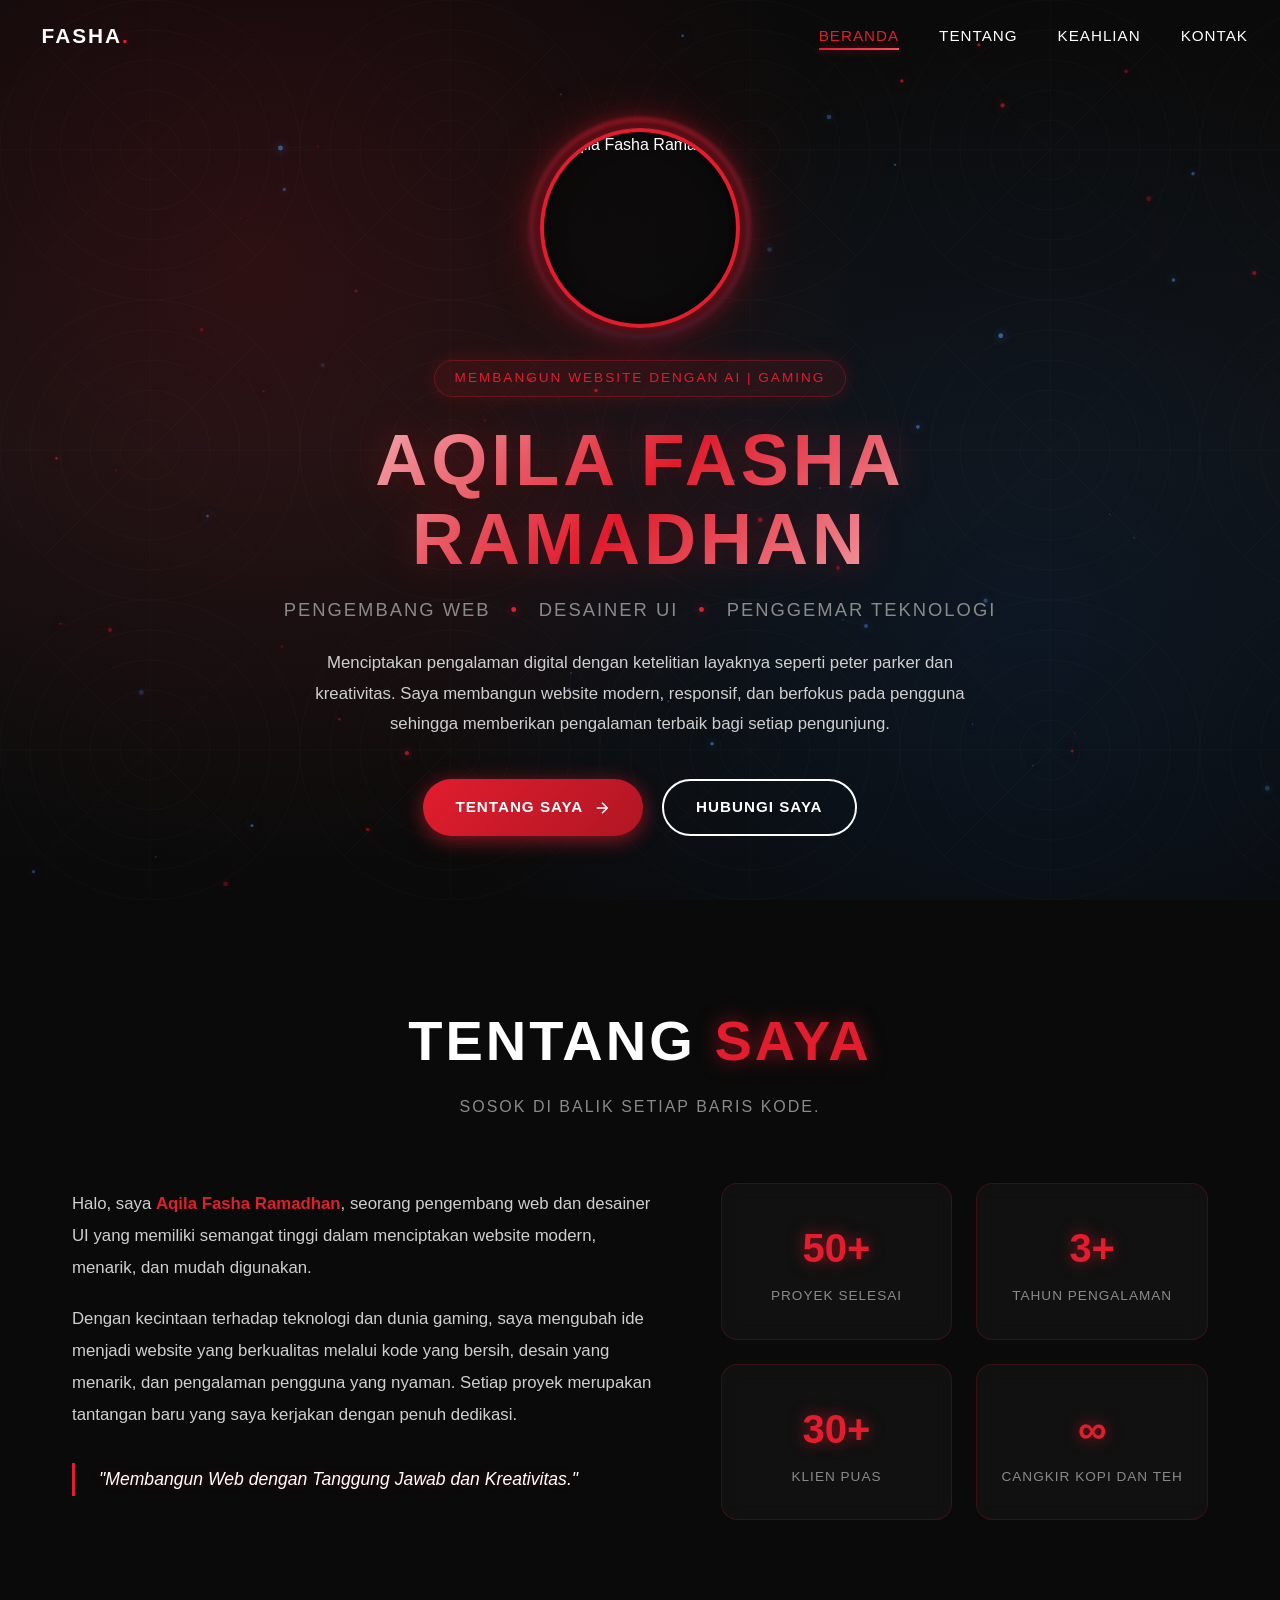
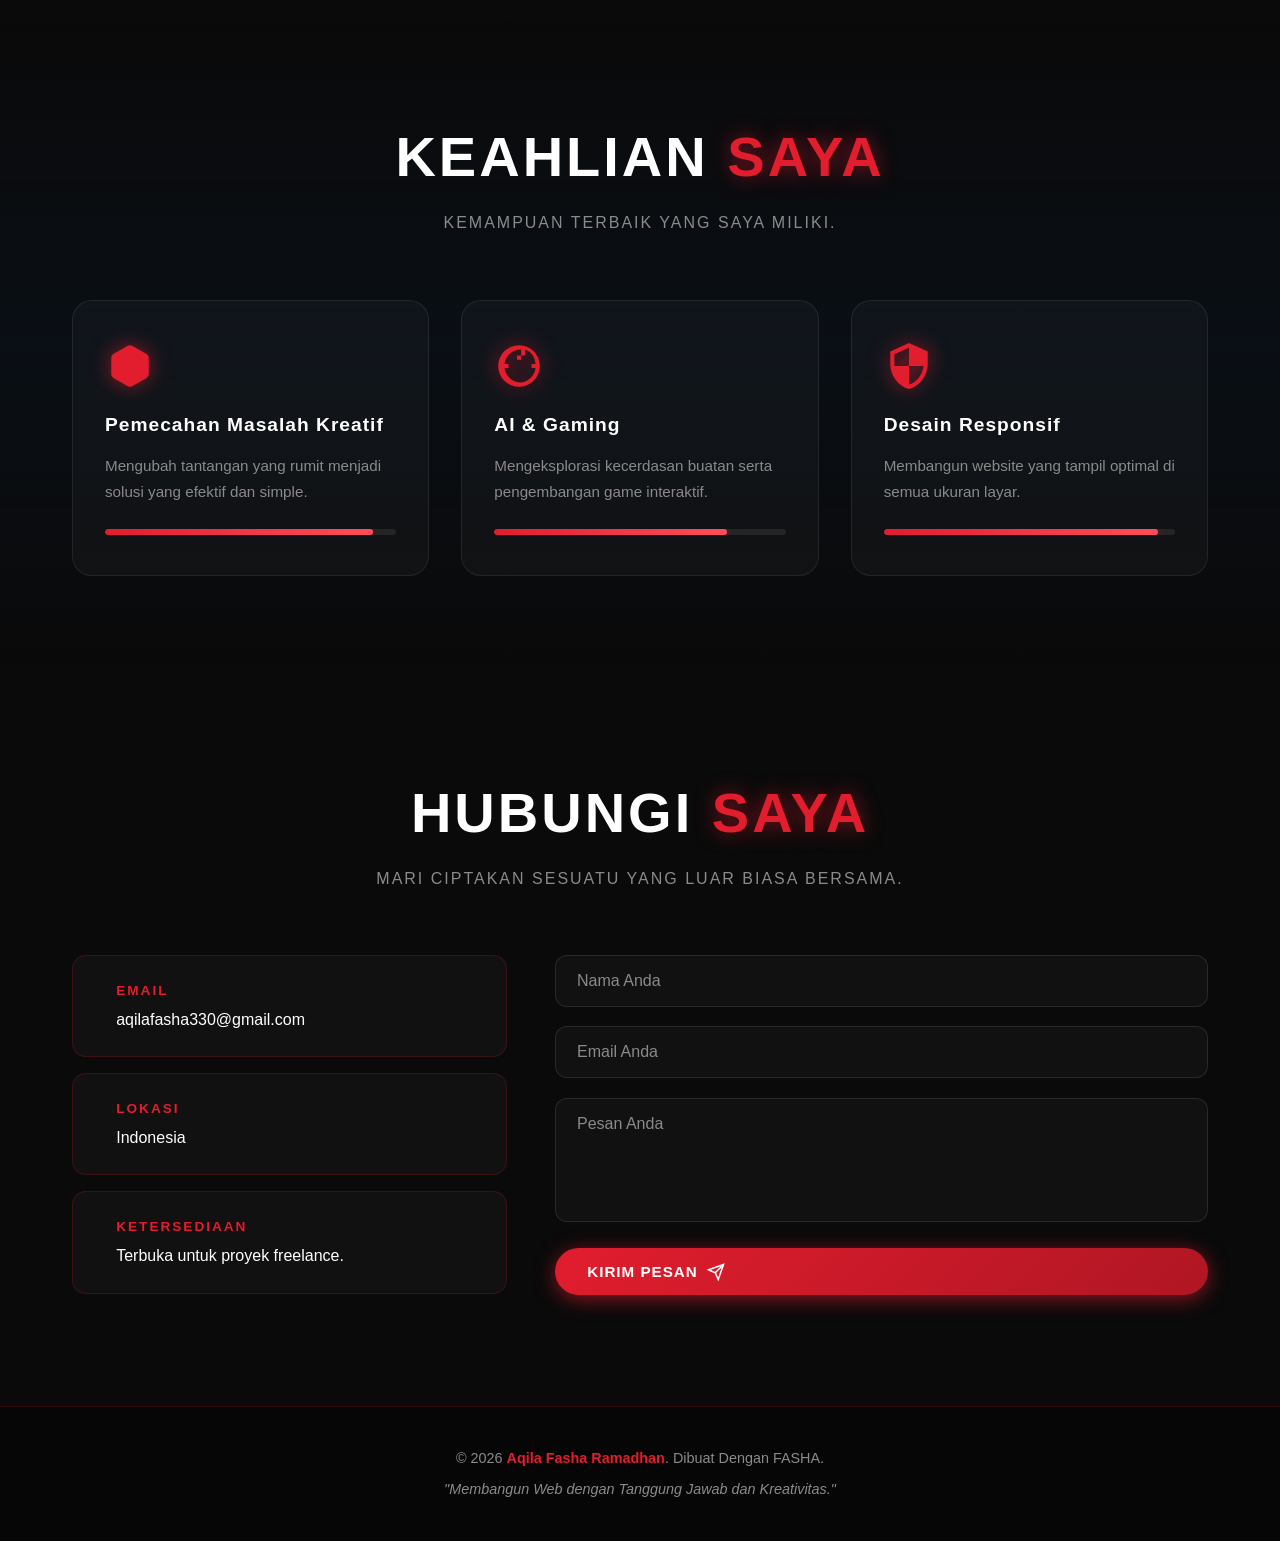
==== commit 7402ea3c: "Refactor logo and footer branding text Updated logo icon and footer text for branding consistency." ====
--- a/index.html
+++ b/index.html
@@ -812,7 +812,7 @@
     <nav class="navbar" id="navbar">
         <div class="nav-container">
             <a href="#home" class="logo">
-                <span class="logo-icon">🕷</span>
+                <span class="logo-icon"></span>
                 <span class="logo-text">FASHA<span class="accent">.</span></span>
             </a>
             <ul class="nav-menu" id="navMenu">
@@ -850,7 +850,7 @@
             </p>
 
             <p class="hero-intro">
-                Menciptakan pengalaman digital dengan ketelitian layaknya Spider-Man dan kreativitas seorang pahlawan. Saya membangun website modern, responsif, dan berfokus pada pengguna sehingga memberikan pengalaman terbaik bagi setiap pengunjung.
+                Menciptakan pengalaman digital dengan ketelitian layaknya seperti peter parker dan kreativitas. Saya membangun website modern, responsif, dan berfokus pada pengguna sehingga memberikan pengalaman terbaik bagi setiap pengunjung.
             </p>
 
             <div class="hero-buttons">
@@ -949,21 +949,21 @@
             <div class="contact-grid fade-up">
                 <div class="contact-info">
                     <div class="contact-item">
-                        <div class="contact-icon">📧</div>
+                        <div class="contact-icon"></div>
                         <div>
                             <h4>Email</h4>
                             <p>aqilafasha330@gmail.com</p>
                         </div>
                     </div>
                     <div class="contact-item">
-                        <div class="contact-icon">📍</div>
+                        <div class="contact-icon"></div>
                         <div>
                             <h4>Lokasi</h4>
                             <p>Indonesia</p>
                         </div>
                     </div>
                     <div class="contact-item">
-                        <div class="contact-icon">🌐</div>
+                        <div class="contact-icon"></div>
                         <div>
                             <h4>Ketersediaan</h4>
                             <p>Terbuka untuk proyek freelance.</p>
@@ -994,7 +994,7 @@
 
     <footer class="footer">
         <div class="container">
-            <p>© 2026 <strong>Aqila Fasha Ramadhan</strong>. Dibuat Dengan 🕷.</p>
+            <p>© 2026 <strong>Aqila Fasha Ramadhan</strong>. Dibuat Dengan FASHA.</p>
             <p class="footer-tagline">"Membangun Web dengan Tanggung Jawab dan Kreativitas."</p>
         </div>
     </footer>
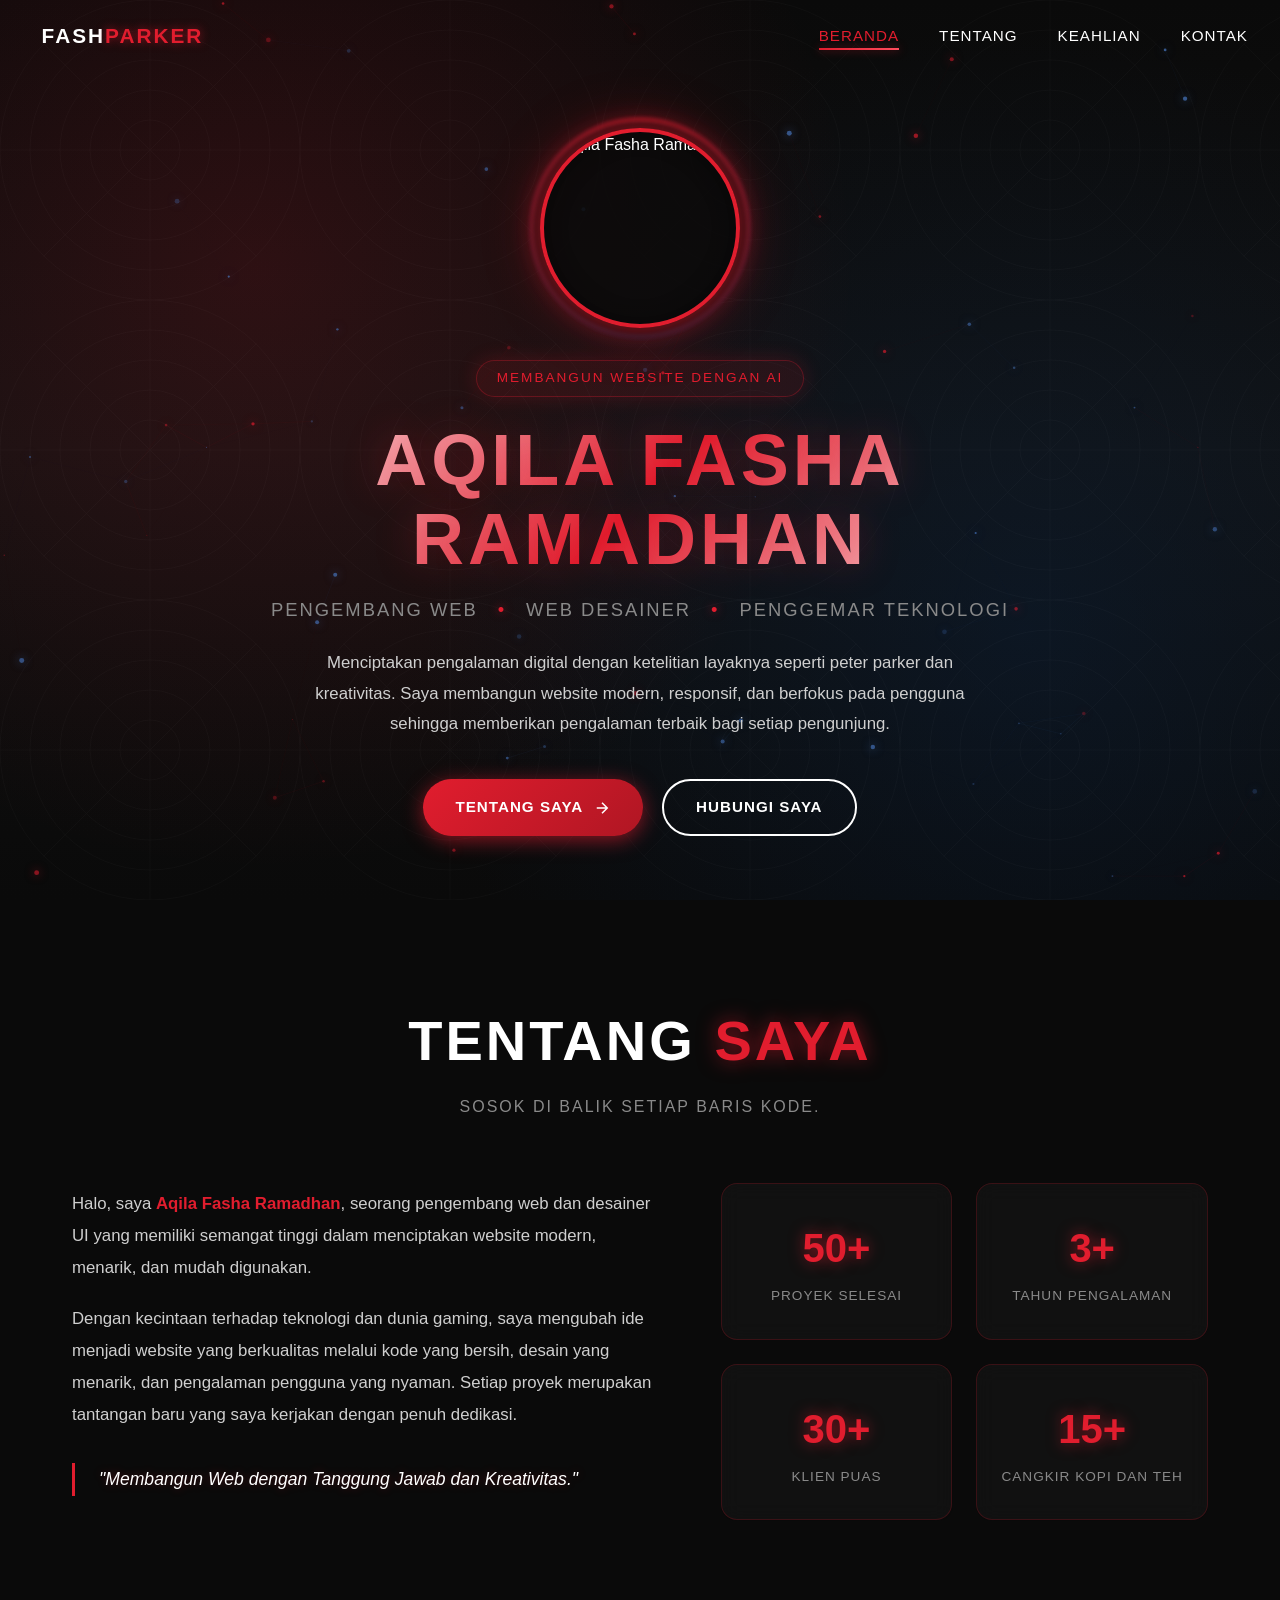
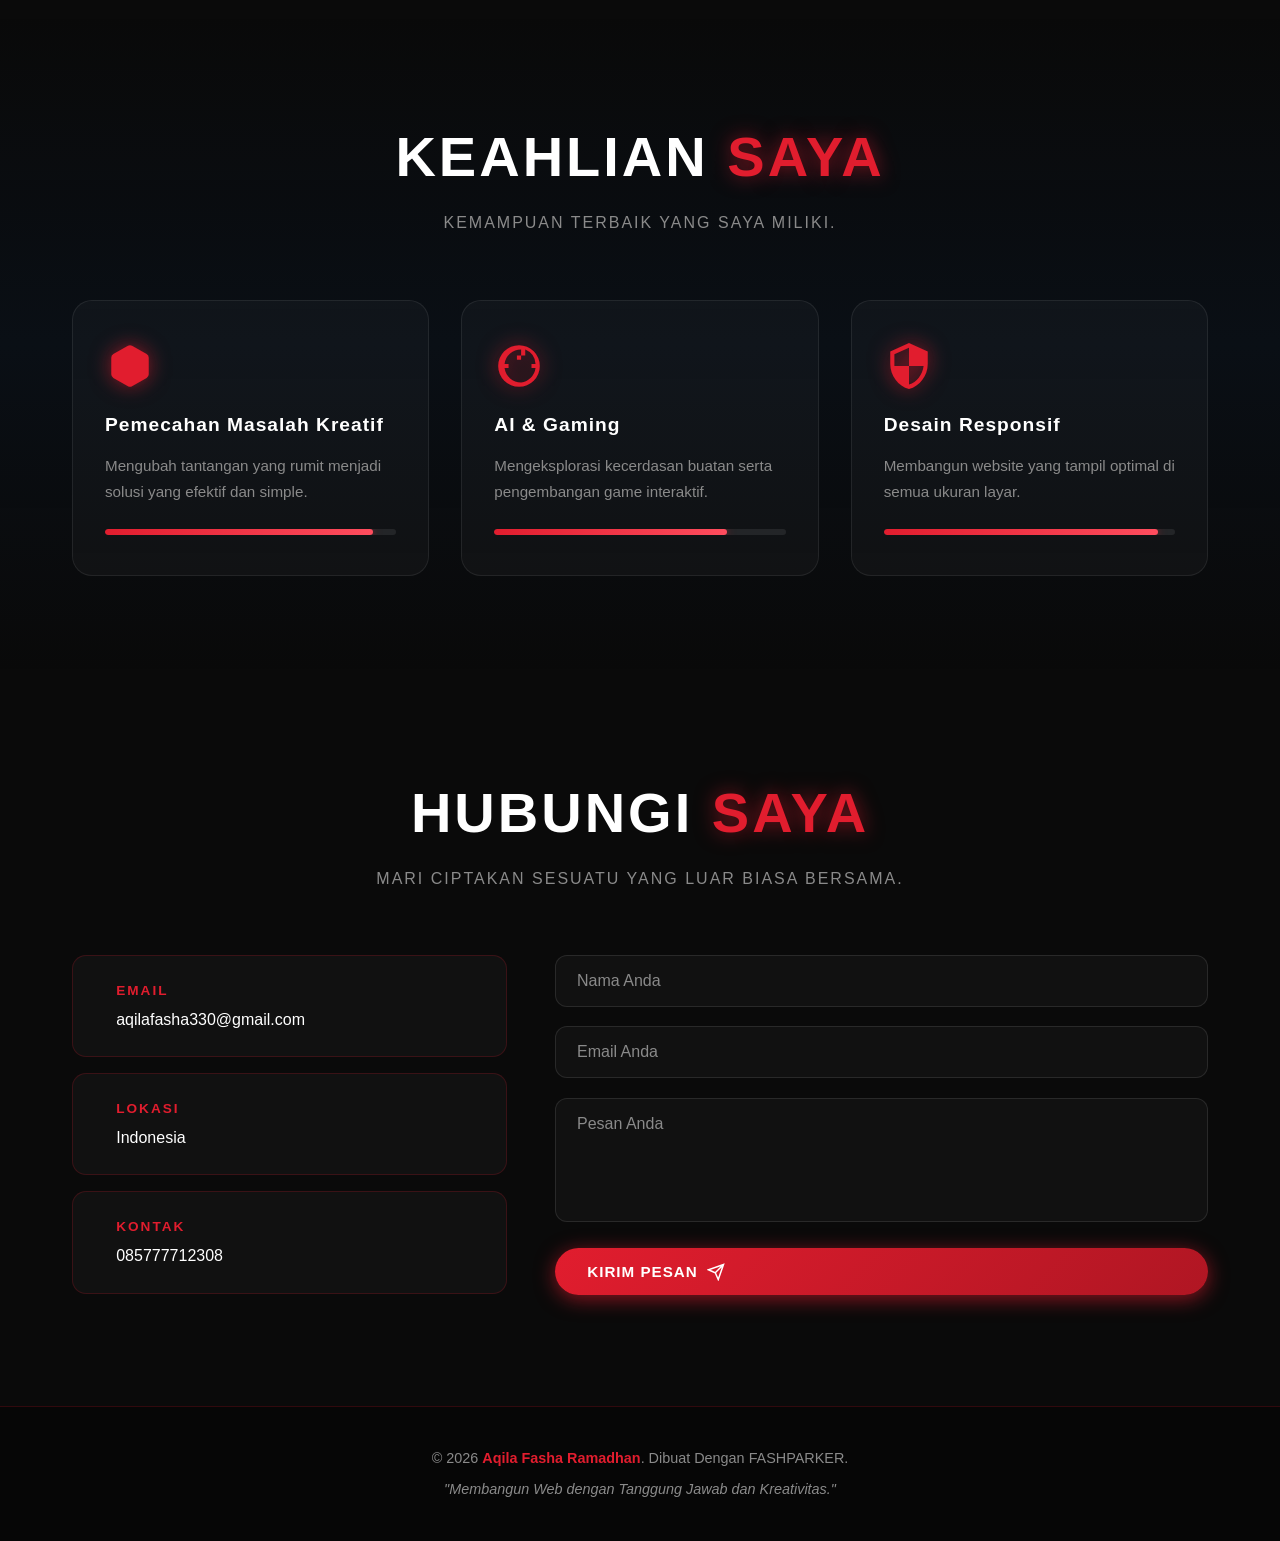
==== commit d47525dd: "Update index.html" ====
--- a/index.html
+++ b/index.html
@@ -813,7 +813,7 @@
         <div class="nav-container">
             <a href="#home" class="logo">
                 <span class="logo-icon"></span>
-                <span class="logo-text">FASHA<span class="accent">.</span></span>
+                <span class="logo-text">FASH<span class="accent">PARKER</span></span>
             </a>
             <ul class="nav-menu" id="navMenu">
                 <li><a href="#home" class="nav-link active">Beranda</a></li>
@@ -834,17 +834,17 @@
             <div class="profile-wrapper">
                 <div class="profile-ring"></div>
                 <div class="profile-pic">
-                    <img src="https://i.pinimg.com/1200x/51/69/0c/51690c12cd2430e8deeee9bc4c90a466.jpg" alt="Aqila Fasha Ramadhan">
+                    <img src="peter parker 1.jpg" alt="Aqila Fasha Ramadhan">
                 </div>
             </div>
 
-            <p class="hero-tagline">Membangun Website Dengan AI | Gaming</p>
+            <p class="hero-tagline">Membangun Website Dengan AI</p>
             <h1 class="hero-name">AQILA FASHA RAMADHAN</h1>
             
             <p class="hero-subtitle">
                 <span>Pengembang Web</span>
                 <span class="separator">•</span>
-                <span>Desainer UI</span>
+                <span>Web Desainer</span>
                 <span class="separator">•</span>
                 <span>Penggemar Teknologi</span>
             </p>
@@ -897,7 +897,7 @@
                         <p>Klien Puas</p>
                     </div>
                     <div class="stat-card">
-                        <h3>∞</h3>
+                        <h3>15+</h3>
                         <p>Cangkir Kopi Dan Teh</p>
                     </div>
                 </div>
@@ -965,8 +965,8 @@
                     <div class="contact-item">
                         <div class="contact-icon"></div>
                         <div>
-                            <h4>Ketersediaan</h4>
-                            <p>Terbuka untuk proyek freelance.</p>
+                            <h4>Kontak</h4>
+                            <p>085777712308</p>
                         </div>
                     </div>
                 </div>
@@ -994,7 +994,7 @@
 
     <footer class="footer">
         <div class="container">
-            <p>© 2026 <strong>Aqila Fasha Ramadhan</strong>. Dibuat Dengan FASHA.</p>
+            <p>© 2026 <strong>Aqila Fasha Ramadhan</strong>. Dibuat Dengan FASHPARKER.</p>
             <p class="footer-tagline">"Membangun Web dengan Tanggung Jawab dan Kreativitas."</p>
         </div>
     </footer>
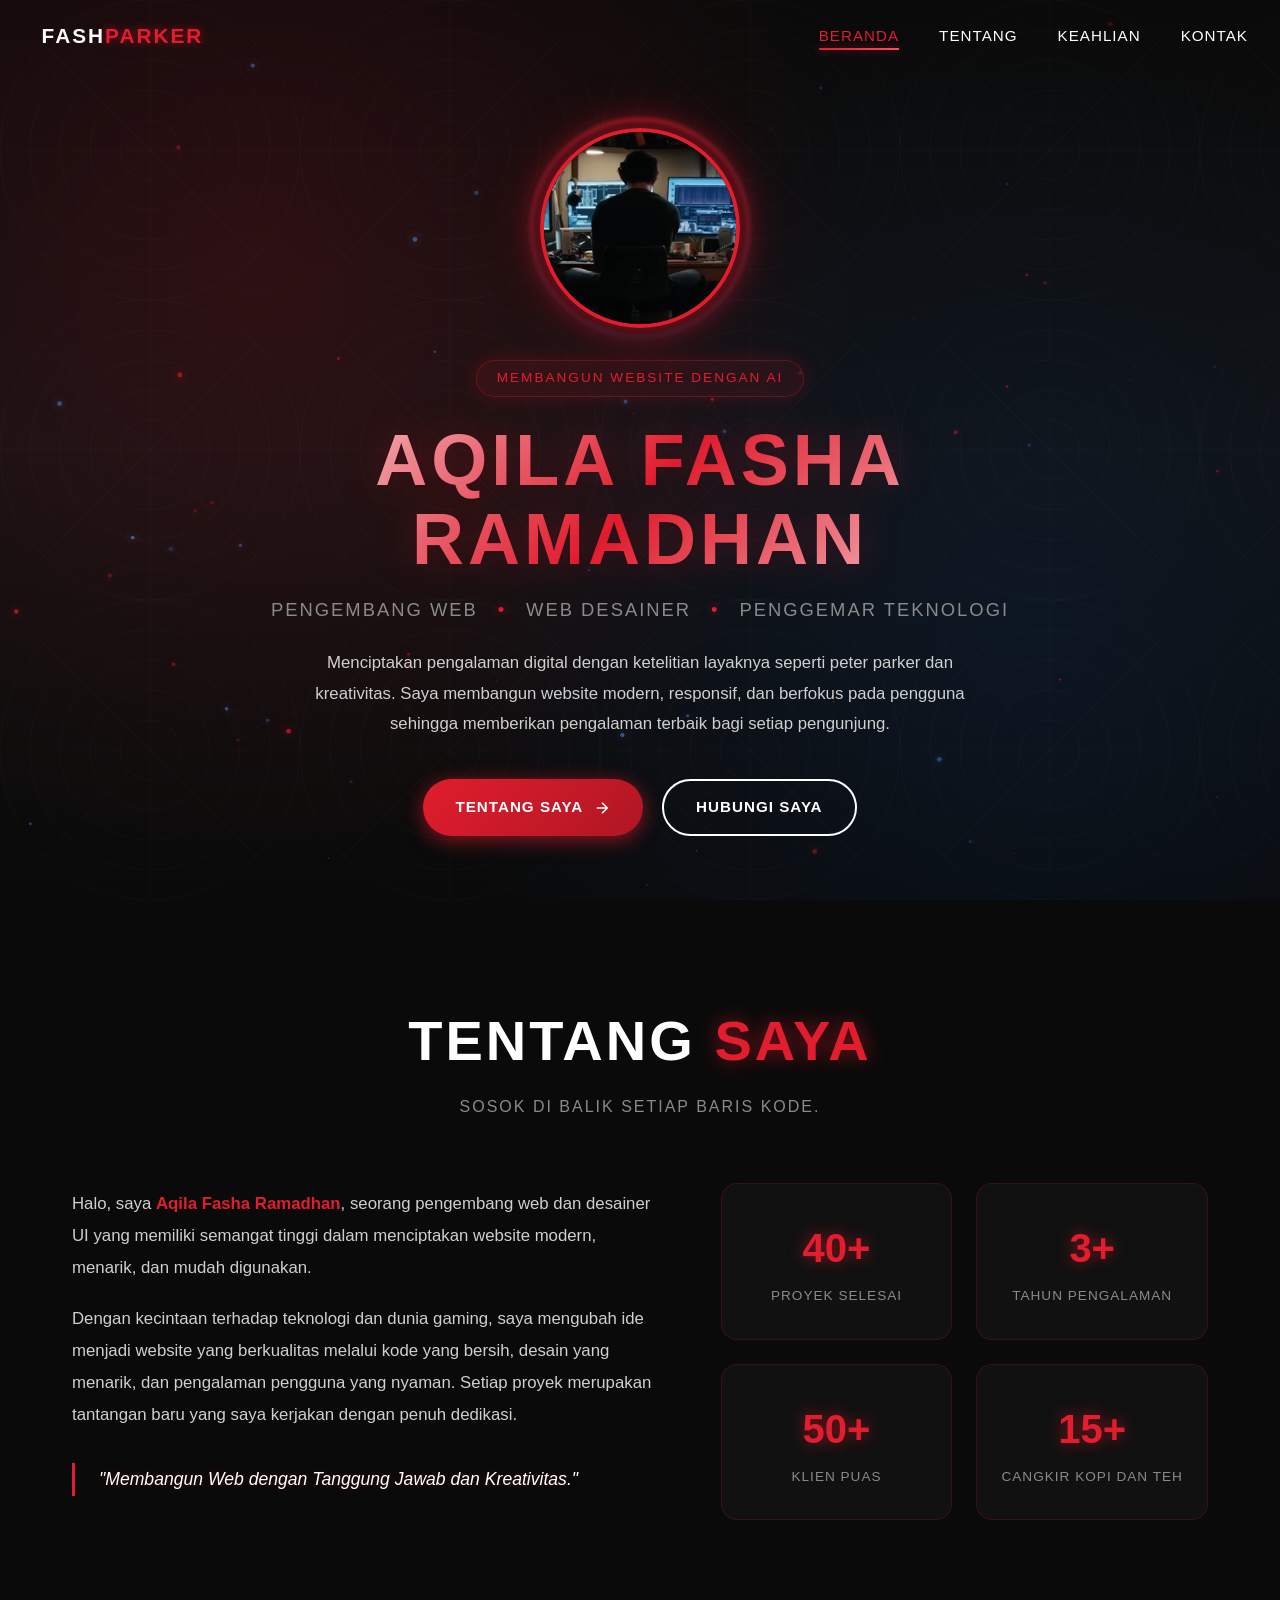
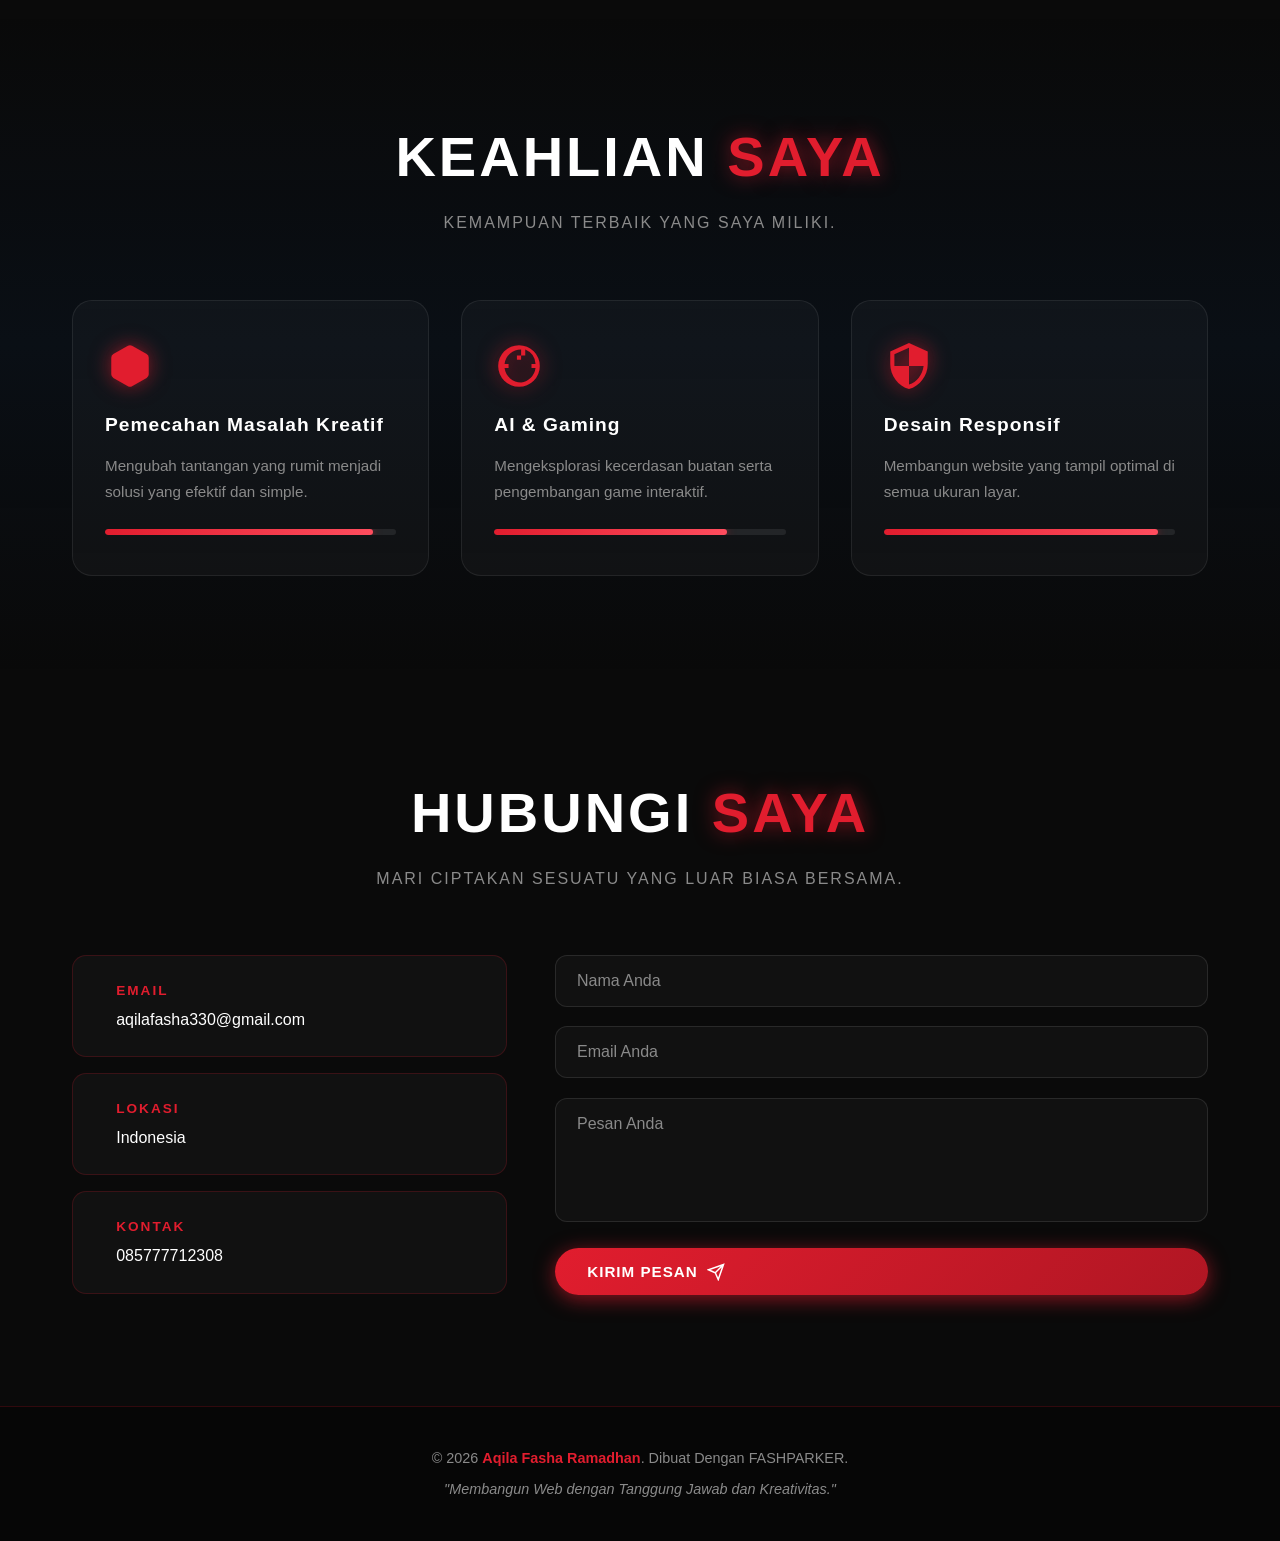
==== commit c2a44281: "Update index.html" ====
--- a/index.html
+++ b/index.html
@@ -885,7 +885,7 @@
 
                 <div class="about-stats fade-up">
                     <div class="stat-card">
-                        <h3>50+</h3>
+                        <h3>40+</h3>
                         <p>Proyek Selesai</p>
                     </div>
                     <div class="stat-card">
@@ -893,7 +893,7 @@
                         <p>Tahun Pengalaman</p>
                     </div>
                     <div class="stat-card">
-                        <h3>30+</h3>
+                        <h3>50+</h3>
                         <p>Klien Puas</p>
                     </div>
                     <div class="stat-card">
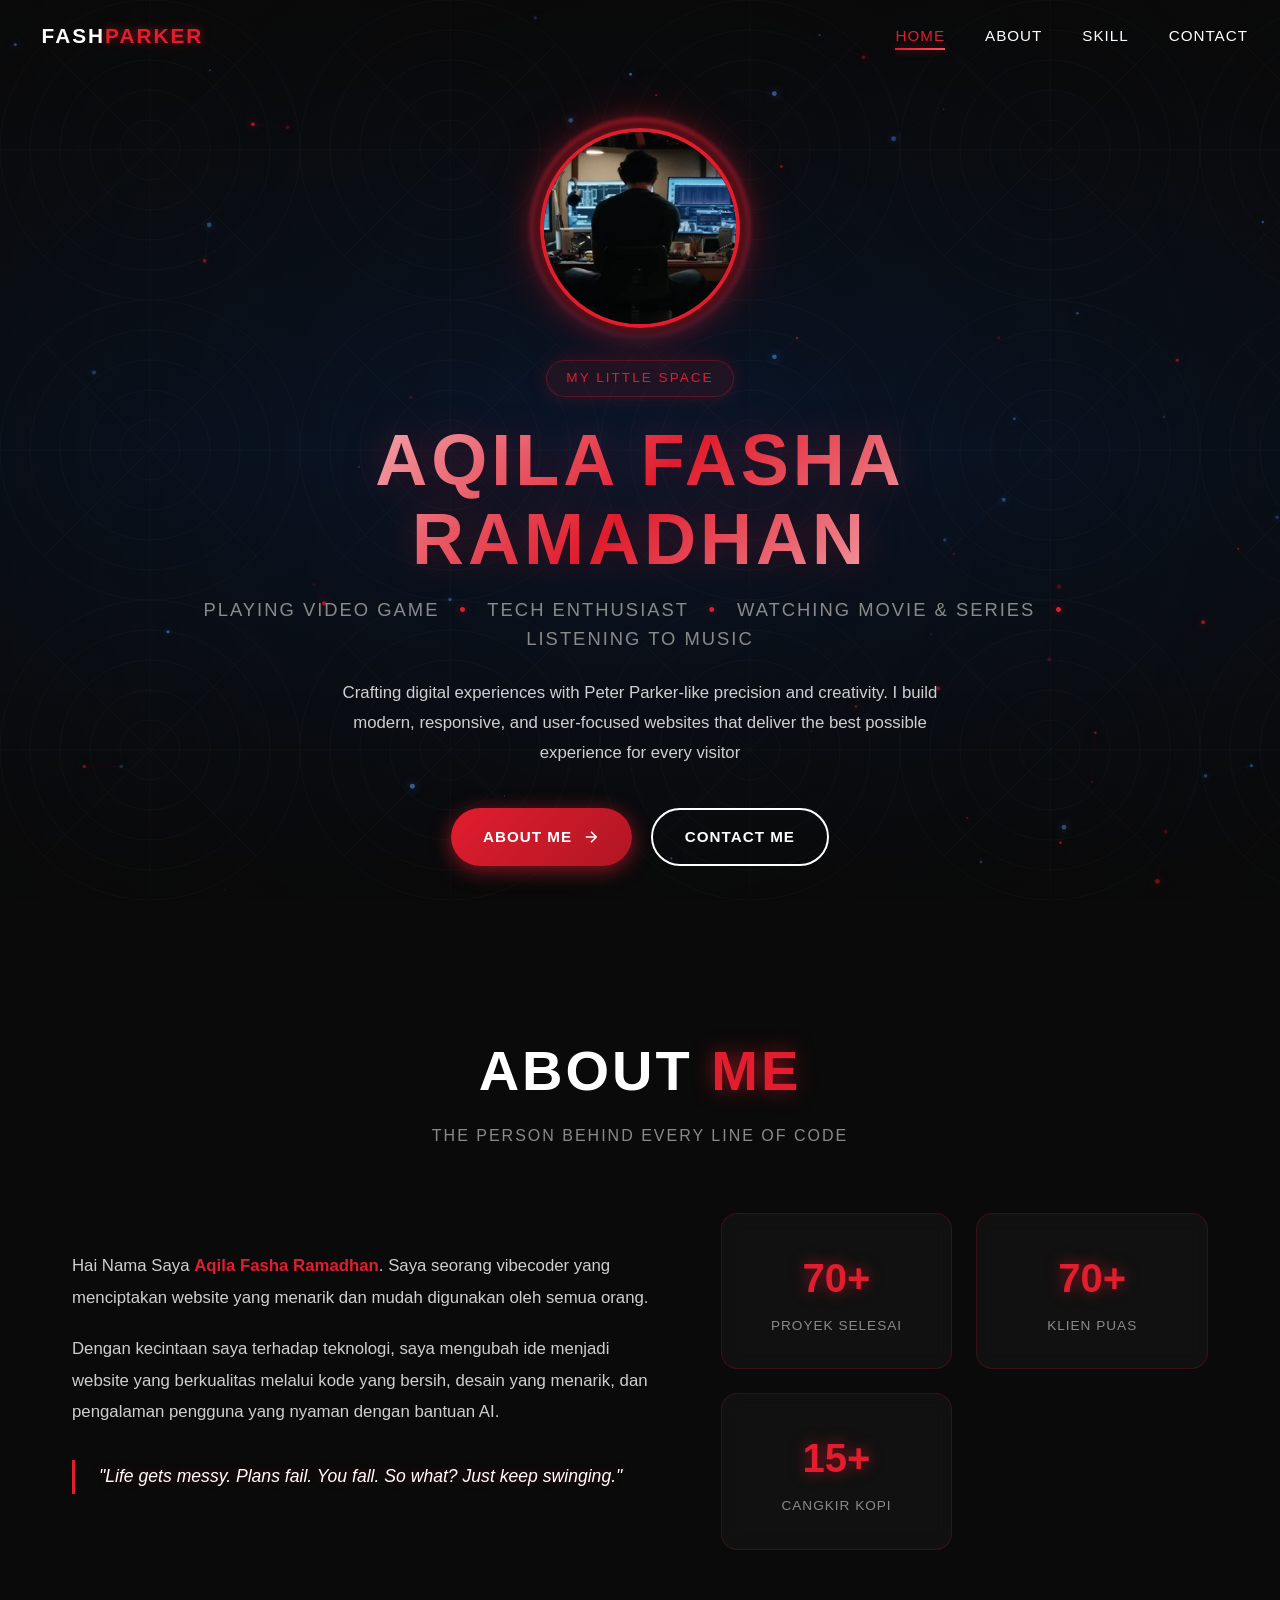
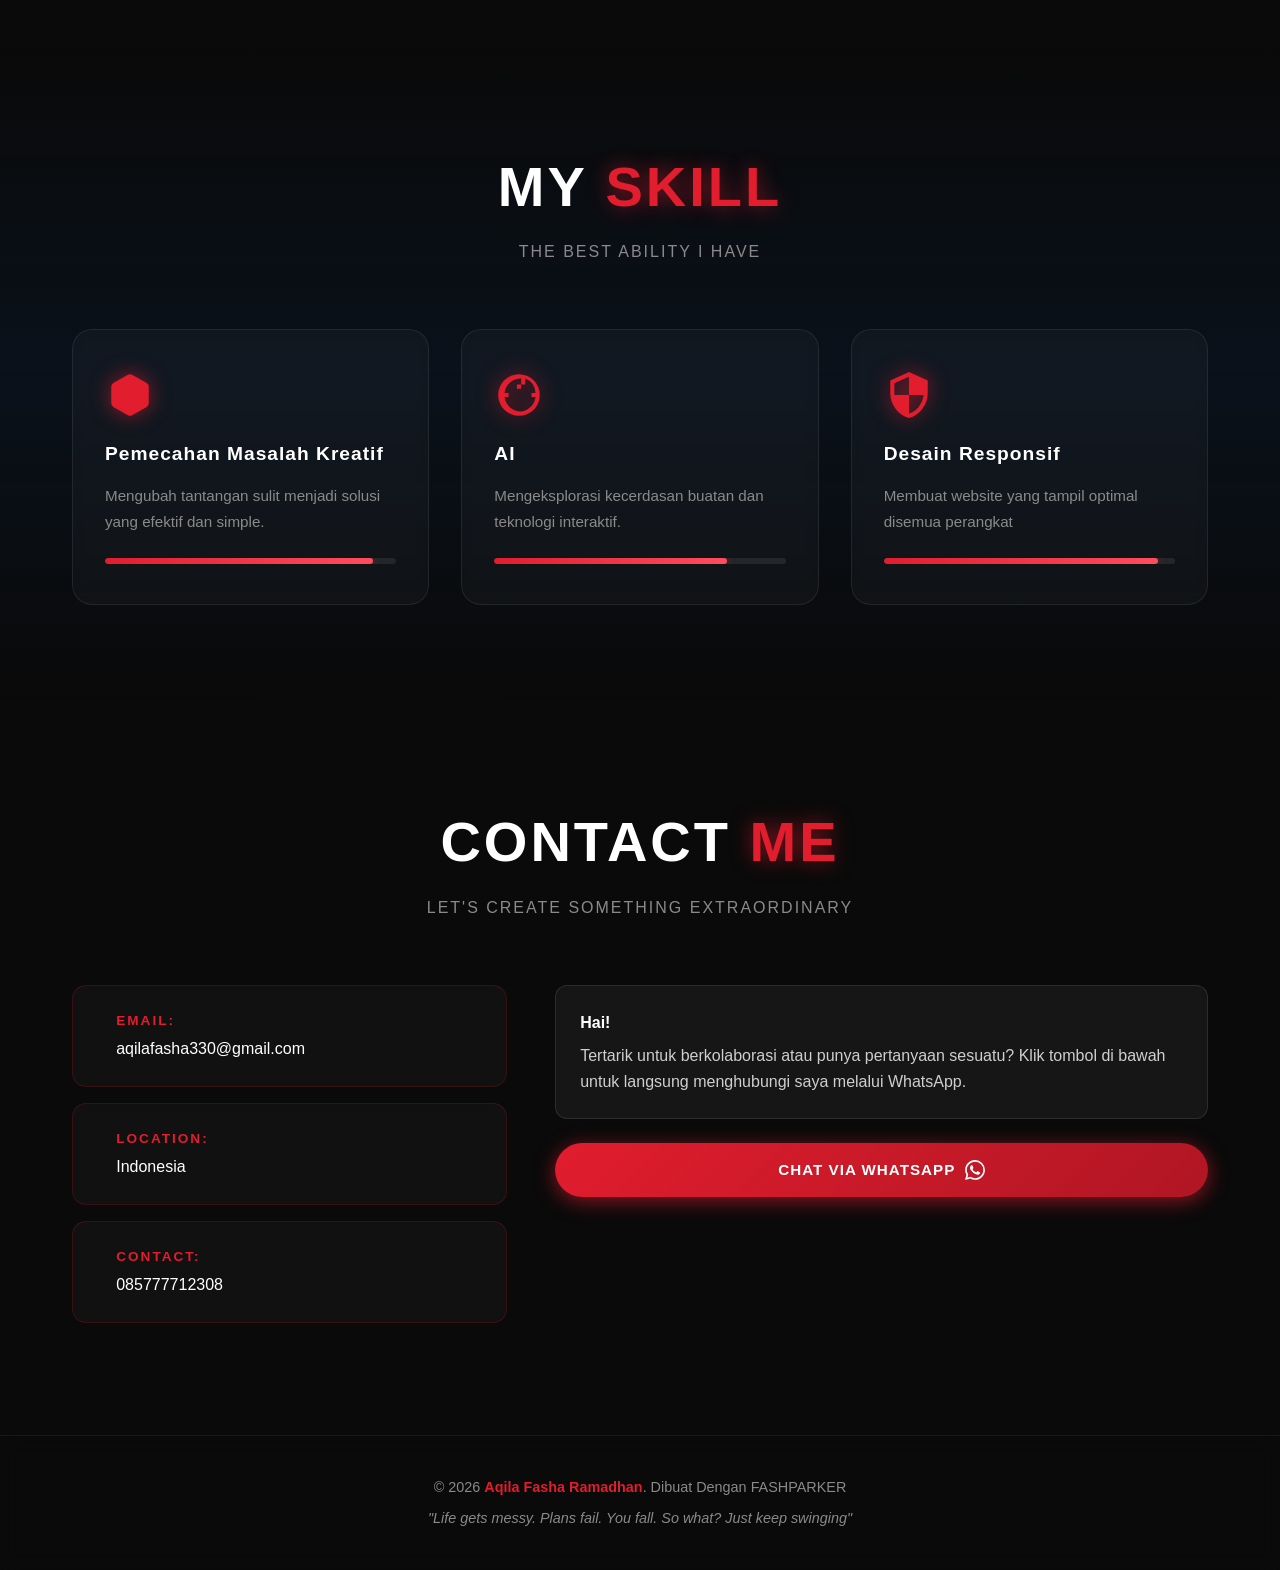
==== commit dfdf1cb1: "Enhance background effects and update contact methods Updated background styles and modified contact" ====
--- a/index.html
+++ b/index.html
@@ -39,7 +39,7 @@
 
         body {
             font-family: var(--font-main);
-            background: var(--dark);
+            background: var(--dark); /* Fallback */
             color: var(--white);
             overflow-x: hidden;
             line-height: 1.6;
@@ -47,15 +47,30 @@
             min-height: 100vh;
         }
 
-        /* ============ BACKGROUND EFFECTS ============ */
+        /* ============ BACKGROUND EFFECTS (REALISTIC & NATURAL) ============ */
+        
+        /* Layer 1: Foto Realistis (Kota Malam Hari) + Overlay Gelap */
         body::before {
             content: '';
             position: fixed;
             inset: 0;
-            background:
-                radial-gradient(circle at 20% 30%, rgba(225, 29, 46, 0.15) 0%, transparent 50%),
-                radial-gradient(circle at 80% 70%, rgba(10, 35, 66, 0.4) 0%, transparent 50%),
-                linear-gradient(180deg, #0a0a0a 0%, #111 50%, #0a0a0a 100%);
+            /* Foto kota malam hari (New York vibe) dengan overlay gradien gelap agar teks tetap terbaca jelas */
+            background: 
+                linear-gradient(180deg, rgba(10, 10, 10, 0.93) 0%, rgba(10, 25, 50, 0.85) 50%, rgba(10, 10, 10, 0.95) 100%),
+                url('https://images.hdqwalls.com/download/spiderman-swinging-through-the-city-lights-ya-3840x2160.jpg');
+            background-size: cover;
+            background-position: center;
+            background-attachment: fixed;
+            z-index: -3;
+            pointer-events: none;
+        }
+
+        /* Layer 2: Efek Vignette (Natural focus ke tengah layar) */
+        body::after {
+            content: '';
+            position: fixed;
+            inset: 0;
+            background: radial-gradient(circle at center, transparent 0%, rgba(10, 10, 10, 0.7) 100%);
             z-index: -2;
             pointer-events: none;
         }
@@ -70,9 +85,9 @@
         .web-pattern {
             position: fixed;
             inset: 0;
-            background-image: url("data:image/svg+xml;utf8,<svg xmlns='http://www.w3.org/2000/svg' width='200' height='200' viewBox='0 0 200 200'><g fill='none' stroke='%23ffffff' stroke-width='0.5' opacity='0.08'><circle cx='100' cy='100' r='20'/><circle cx='100' cy='100' r='40'/><circle cx='100' cy='100' r='60'/><circle cx='100' cy='100' r='80'/><circle cx='100' cy='100' r='100'/><line x1='100' y1='0' x2='100' y2='200'/><line x1='0' y1='100' x2='200' y2='100'/><line x1='29' y1='29' x2='171' y2='171'/><line x1='171' y1='29' x2='29' y2='171'/></g></svg>");
+            background-image: url("data:image/svg+xml;utf8,<svg xmlns='http://www.w3.org/2000/svg' width='200' height='200' viewBox='0 0 200 200'><g fill='none' stroke='%23ffffff' stroke-width='0.5' opacity='0.3'><circle cx='100' cy='100' r='20'/><circle cx='100' cy='100' r='40'/><circle cx='100' cy='100' r='60'/><circle cx='100' cy='100' r='80'/><circle cx='100' cy='100' r='100'/><line x1='100' y1='0' x2='100' y2='200'/><line x1='0' y1='100' x2='200' y2='100'/><line x1='29' y1='29' x2='171' y2='171'/><line x1='171' y1='29' x2='29' y2='171'/></g></svg>");
             background-size: 300px 300px;
-            opacity: 0.4;
+            opacity: 0.12; /* Dikurangi agar menyatu halus dengan foto realistis di belakangnya */
             z-index: -1;
             pointer-events: none;
             animation: webShift 60s linear infinite;
@@ -96,7 +111,7 @@
         }
 
         .navbar.scrolled {
-            background: rgba(10, 10, 10, 0.75);
+            background: rgba(10, 10, 10, 0.85);
             backdrop-filter: blur(20px);
             -webkit-backdrop-filter: blur(20px);
             border-bottom: 1px solid rgba(225, 29, 46, 0.2);
@@ -524,7 +539,7 @@
 
         /* ============ SKILLS ============ */
         .skills {
-            background: linear-gradient(180deg, transparent, rgba(10, 35, 66, 0.2), transparent);
+            background: linear-gradient(180deg, transparent, rgba(10, 35, 66, 0.3), transparent);
         }
 
         .skills-grid {
@@ -541,6 +556,7 @@
             transition: all 0.4s ease;
             position: relative;
             overflow: hidden;
+            backdrop-filter: blur(5px);
         }
 
         .skill-card::before {
@@ -625,6 +641,7 @@
             border-radius: 14px;
             margin-bottom: 1rem;
             transition: all 0.3s ease;
+            backdrop-filter: blur(5px);
         }
 
         .contact-item:hover {
@@ -651,37 +668,23 @@
             font-size: 1rem;
         }
 
-        .contact-form {
-            display: flex;
-            flex-direction: column;
-            gap: 1.2rem;
-        }
-
-        .form-group input,
-        .form-group textarea {
-            width: 100%;
-            padding: 1rem 1.3rem;
-            background: rgba(255, 255, 255, 0.03);
+        /* MODIFIKASI CSS UNTUK KOTAK PESAN WHATSAPP */
+        .whatsapp-message-box {
+            background: rgba(255, 255, 255, 0.05);
             border: 1px solid rgba(255, 255, 255, 0.1);
             border-radius: 12px;
+            padding: 1.5rem;
+            margin-bottom: 1.5rem;
+            color: #cfcfcf;
+            font-size: 1rem;
+            line-height: 1.6;
+            backdrop-filter: blur(5px);
+        }
+
+        .whatsapp-message-box strong {
             color: var(--white);
-            font-family: var(--font-main);
-            font-size: 1rem;
-            transition: all 0.3s ease;
-            resize: none;
-        }
-
-        .form-group input:focus,
-        .form-group textarea:focus {
-            outline: none;
-            border-color: var(--red);
-            background: rgba(225, 29, 46, 0.05);
-            box-shadow: 0 0 20px rgba(225, 29, 46, 0.2);
-        }
-
-        .form-group input::placeholder,
-        .form-group textarea::placeholder {
-            color: var(--gray);
+            display: block;
+            margin-bottom: 0.5rem;
         }
 
         /* ============ FOOTER ============ */
@@ -689,7 +692,8 @@
             padding: 2.5rem 0;
             text-align: center;
             border-top: 1px solid rgba(225, 29, 46, 0.2);
-            background: rgba(0, 0, 0, 0.4);
+            background: rgba(10, 10, 10, 0.8);
+            backdrop-filter: blur(10px);
         }
 
         .footer p {
@@ -816,10 +820,10 @@
                 <span class="logo-text">FASH<span class="accent">PARKER</span></span>
             </a>
             <ul class="nav-menu" id="navMenu">
-                <li><a href="#home" class="nav-link active">Beranda</a></li>
-                <li><a href="#about" class="nav-link">Tentang</a></li>
-                <li><a href="#skills" class="nav-link">Keahlian</a></li>
-                <li><a href="#contact" class="nav-link">Kontak</a></li>
+                <li><a href="#home" class="nav-link active">HOME</a></li>
+                <li><a href="#about" class="nav-link">ABOUT</a></li>
+                <li><a href="#skills" class="nav-link">SKILL</a></li>
+                <li><a href="#contact" class="nav-link">CONTACT</a></li>
             </ul>
             <button class="hamburger" id="hamburger" aria-label="Buka Menu">
                 <span></span>
@@ -834,71 +838,68 @@
             <div class="profile-wrapper">
                 <div class="profile-ring"></div>
                 <div class="profile-pic">
+                    <!-- Pastikan file gambar ada atau ganti dengan URL placeholder -->
                     <img src="peter parker 1.jpg" alt="Aqila Fasha Ramadhan">
                 </div>
             </div>
 
-            <p class="hero-tagline">Membangun Website Dengan AI</p>
+            <p class="hero-tagline">MY LITTLE SPACE</p>
             <h1 class="hero-name">AQILA FASHA RAMADHAN</h1>
             
             <p class="hero-subtitle">
-                <span>Pengembang Web</span>
+                <span>Playing Video Game</span>
                 <span class="separator">•</span>
-                <span>Web Desainer</span>
+                <span>Tech Enthusiast</span>
                 <span class="separator">•</span>
-                <span>Penggemar Teknologi</span>
+                <span>Watching Movie & Series</span>
+                <span class="separator">•</span>
+                <span>Listening To Music</span>
             </p>
 
             <p class="hero-intro">
-                Menciptakan pengalaman digital dengan ketelitian layaknya seperti peter parker dan kreativitas. Saya membangun website modern, responsif, dan berfokus pada pengguna sehingga memberikan pengalaman terbaik bagi setiap pengunjung.
-            </p>
+                Crafting digital experiences with Peter Parker-like precision and creativity. I build modern, responsive, and user-focused websites that deliver the best possible experience for every visitor</p>
 
             <div class="hero-buttons">
                 <a href="#about" class="btn btn-primary">
-                    <span>Tentang Saya</span>
+                    <span>ABOUT ME</span>
                     <svg width="18" height="18" viewBox="0 0 24 24" fill="none" stroke="currentColor" stroke-width="2">
                         <path d="M5 12h14M12 5l7 7-7 7"/>
                     </svg>
                 </a>
-                <a href="#contact" class="btn btn-secondary">Hubungi Saya</a>
+                <a href="#contact" class="btn btn-secondary">CONTACT ME</a>
             </div>
         </div>
     </section>
 
     <section class="about" id="about">
         <div class="container">
-            <h2 class="section-title fade-up">Tentang <span class="accent">Saya</span></h2>
-            <p class="section-subtitle">Sosok di balik setiap baris kode.</p>
+            <h2 class="section-title fade-up">ABOUT <span class="accent">ME</span></h2>
+            <p class="section-subtitle">The Person Behind Every Line Of Code</p>
 
             <div class="about-grid">
                 <div class="about-text fade-up">
                     <p>
-                        Halo, saya <strong>Aqila Fasha Ramadhan</strong>, seorang pengembang web dan desainer UI yang memiliki semangat tinggi dalam menciptakan website modern, menarik, dan mudah digunakan.
+                        Hai Nama Saya <strong>Aqila Fasha Ramadhan</strong>. Saya seorang vibecoder yang menciptakan website yang menarik dan mudah digunakan oleh semua orang.
                     </p>
                     <p>
-                        Dengan kecintaan terhadap teknologi dan dunia gaming, saya mengubah ide menjadi website yang berkualitas melalui kode yang bersih, desain yang menarik, dan pengalaman pengguna yang nyaman. Setiap proyek merupakan tantangan baru yang saya kerjakan dengan penuh dedikasi.
+                        Dengan kecintaan saya terhadap teknologi, saya mengubah ide menjadi website yang berkualitas melalui kode yang bersih, desain yang menarik, dan pengalaman pengguna yang nyaman dengan bantuan AI.
                     </p>
                     <p class="quote">
-                        "Membangun Web dengan Tanggung Jawab dan Kreativitas."
+                        "Life gets messy. Plans fail. You fall. So what? Just keep swinging."
                     </p>
                 </div>
-
                 <div class="about-stats fade-up">
                     <div class="stat-card">
-                        <h3>40+</h3>
+                        <h3>70+</h3>
                         <p>Proyek Selesai</p>
                     </div>
                     <div class="stat-card">
-                        <h3>3+</h3>
-                        <p>Tahun Pengalaman</p>
-                    </div>
-                    <div class="stat-card">
-                        <h3>50+</h3>
+                        <h3>70+</h3>
                         <p>Klien Puas</p>
                     </div>
                     <div class="stat-card">
                         <h3>15+</h3>
-                        <p>Cangkir Kopi Dan Teh</p>
+                        <p>Cangkir Kopi</p>
                     </div>
                 </div>
             </div>
@@ -907,8 +908,8 @@
 
     <section class="skills" id="skills">
         <div class="container">
-            <h2 class="section-title fade-up">Keahlian <span class="accent">Saya</span></h2>
-            <p class="section-subtitle">Kemampuan terbaik yang saya miliki.</p>
+            <h2 class="section-title fade-up">MY <span class="accent">SKILL</span></h2>
+            <p class="section-subtitle">The best ability I have</p>
 
             <div class="skills-grid">
                 <div class="skill-card fade-up">
@@ -916,7 +917,7 @@
                         <svg viewBox="0 0 24 24" fill="currentColor"><path d="M21 16V8a2 2 0 00-1-1.73l-7-4a2 2 0 00-2 0l-7 4A2 2 0 003 8v8a2 2 0 001 1.73l7 4a2 2 0 002 0l7-4A2 2 0 0021 16z"/></svg>
                     </div>
                     <h3>Pemecahan Masalah Kreatif</h3>
-                    <p>Mengubah tantangan yang rumit menjadi solusi yang efektif dan simple.</p>
+                    <p>Mengubah tantangan sulit menjadi solusi yang efektif dan simple.</p>
                     <div class="progress"><div class="progress-bar" data-value="92"></div></div>
                 </div>
 
@@ -924,8 +925,8 @@
                     <div class="skill-icon">
                         <svg viewBox="0 0 24 24" fill="currentColor"><path d="M12 2a10 10 0 100 20 10 10 0 000-20zm1 17.93A8 8 0 015.07 13H7v-2H5.07A8 8 0 0113 4.07V7h-2v2h2v-2h2V4.07A8 8 0 0119.93 11H18v2h1.93A8 8 0 0113 19.93z"/></svg>
                     </div>
-                    <h3>AI & Gaming</h3>
-                    <p>Mengeksplorasi kecerdasan buatan serta pengembangan game interaktif.</p>
+                    <h3>AI</h3>
+                    <p>Mengeksplorasi kecerdasan buatan dan teknologi interaktif.</p>
                     <div class="progress"><div class="progress-bar" data-value="80"></div></div>
                 </div>
 
@@ -934,7 +935,7 @@
                         <svg viewBox="0 0 24 24" fill="currentColor"><path d="M12 1L3 5v6c0 5.55 3.84 10.74 9 12 5.16-1.26 9-6.45 9-12V5l-9-4zm0 10.99h7c-.53 4.12-3.28 7.79-7 8.94V12H5V6.3l7-3.11v8.8z"/></svg>
                     </div>
                     <h3>Desain Responsif</h3>
-                    <p>Membangun website yang tampil optimal di semua ukuran layar.</p>
+                    <p>Membuat website yang tampil optimal disemua perangkat</p>
                     <div class="progress"><div class="progress-bar" data-value="94"></div></div>
                 </div>
             </div>
@@ -943,59 +944,56 @@
 
     <section class="contact" id="contact">
         <div class="container">
-            <h2 class="section-title fade-up">Hubungi <span class="accent">Saya</span></h2>
-            <p class="section-subtitle">Mari ciptakan sesuatu yang luar biasa bersama.</p>
+            <h2 class="section-title fade-up">CONTACT <span class="accent">ME</span></h2>
+            <p class="section-subtitle">Let's create something extraordinary</p>
 
             <div class="contact-grid fade-up">
                 <div class="contact-info">
                     <div class="contact-item">
                         <div class="contact-icon"></div>
                         <div>
-                            <h4>Email</h4>
+                            <h4>Email:</h4>
                             <p>aqilafasha330@gmail.com</p>
                         </div>
                     </div>
                     <div class="contact-item">
                         <div class="contact-icon"></div>
                         <div>
-                            <h4>Lokasi</h4>
+                            <h4>Location:</h4>
                             <p>Indonesia</p>
                         </div>
                     </div>
                     <div class="contact-item">
                         <div class="contact-icon"></div>
                         <div>
-                            <h4>Kontak</h4>
+                            <h4>Contact:</h4>
                             <p>085777712308</p>
                         </div>
                     </div>
                 </div>
 
-                <form class="contact-form" id="contactForm">
-                    <div class="form-group">
-                        <input type="text" placeholder="Nama Anda" required>
+                <!-- BAGIAN YANG DIMODIFIKASI UNTUK WHATSAPP -->
+                <div class="contact-whatsapp">
+                    <div class="whatsapp-message-box">
+                        <strong>Hai!</strong>
+                        Tertarik untuk berkolaborasi atau punya pertanyaan sesuatu? Klik tombol di bawah untuk langsung menghubungi saya melalui WhatsApp.
                     </div>
-                    <div class="form-group">
-                        <input type="email" placeholder="Email Anda" required>
-                    </div>
-                    <div class="form-group">
-                        <textarea placeholder="Pesan Anda" rows="5" required></textarea>
-                    </div>
-                    <button type="submit" class="btn btn-primary">
-                        Kirim Pesan
-                        <svg width="18" height="18" viewBox="0 0 24 24" fill="none" stroke="currentColor" stroke-width="2">
-                            <path d="M22 2L11 13M22 2l-7 20-4-9-9-4 20-7z"/>
+                    
+                    <a href="https://wa.me/6285777712308?text=Halo%20Aqila,%20saya%20tertarik%20dengan%20jasa%20pengembangan%20web%20Anda." target="_blank" class="btn btn-primary" style="width: 100%; justify-content: center;">
+                        <span>Chat via WhatsApp</span>
+                        <svg width="20" height="20" viewBox="0 0 24 24" fill="currentColor">
+                            <path d="M17.472 14.382c-.297-.149-1.758-.867-2.03-.967-.273-.099-.471-.148-.67.15-.197.297-.767.966-.94 1.164-.173.199-.347.223-.644.075-.297-.15-1.255-.463-2.39-1.475-.883-.788-1.48-1.761-1.653-2.059-.173-.297-.018-.458.13-.606.134-.133.298-.347.446-.52.149-.174.198-.298.298-.497.099-.198.05-.371-.025-.52-.075-.149-.669-1.612-.916-2.207-.242-.579-.487-.5-.669-.51-.173-.008-.371-.01-.57-.01-.198 0-.52.074-.792.372-.272.297-1.04 1.016-1.04 2.479 0 1.462 1.065 2.875 1.213 3.074.149.198 2.096 3.2 5.077 4.487.709.306 1.262.489 1.694.625.712.227 1.36.195 1.871.118.571-.085 1.758-.719 2.006-1.413.248-.694.248-1.289.173-1.413-.074-.124-.272-.198-.57-.347m-5.421 7.403h-.004a9.87 9.87 0 01-5.031-1.378l-.361-.214-3.741.982.998-3.648-.235-.374a9.86 9.86 0 01-1.51-5.26c.001-5.45 4.436-9.884 9.888-9.884 2.64 0 5.122 1.03 6.988 2.898a9.825 9.825 0 012.893 6.994c-.003 5.45-4.437 9.884-9.885 9.884m8.413-18.297A11.815 11.815 0 0012.05 0C5.495 0 .16 5.335.157 11.892c0 2.096.547 4.142 1.588 5.945L.057 24l6.305-1.654a11.882 11.882 0 005.683 1.448h.005c6.554 0 11.89-5.335 11.893-11.893a11.821 11.821 0 00-3.48-8.413Z"/>
                         </svg>
-                    </button>
-                </form>
+                    </a>
+                </div>
             </div>
         </div>
     </section>
 
     <footer class="footer">
         <div class="container">
-            <p>© 2026 <strong>Aqila Fasha Ramadhan</strong>. Dibuat Dengan FASHPARKER.</p>
-            <p class="footer-tagline">"Membangun Web dengan Tanggung Jawab dan Kreativitas."</p>
+            <p>© 2026 <strong>Aqila Fasha Ramadhan</strong>. Dibuat Dengan FASHPARKER</p>
+            <p class="footer-tagline">"Life gets messy. Plans fail. You fall. So what? Just keep swinging"</p>
         </div>
     </footer>
 
@@ -1163,21 +1161,6 @@
 
         progressBars.forEach(bar => progressObserver.observe(bar));
 
-        // ============ CONTACT FORM ============
-        const contactForm = document.getElementById('contactForm');
-        contactForm.addEventListener('submit', (e) => {
-            e.preventDefault();
-            const btn = contactForm.querySelector('button');
-            const originalText = btn.innerHTML;
-            btn.innerHTML = '✓ Message Sent!';
-            btn.style.background = 'linear-gradient(135deg, #16a34a, #0d7a36)';
-            contactForm.reset();
-            setTimeout(() => {
-                btn.innerHTML = originalText;
-                btn.style.background = '';
-            }, 3000);
-        });
-
         // ============ SMOOTH SCROLL OFFSET ============
         document.querySelectorAll('a[href^="#"]').forEach(anchor => {
             anchor.addEventListener('click', function (e) {
